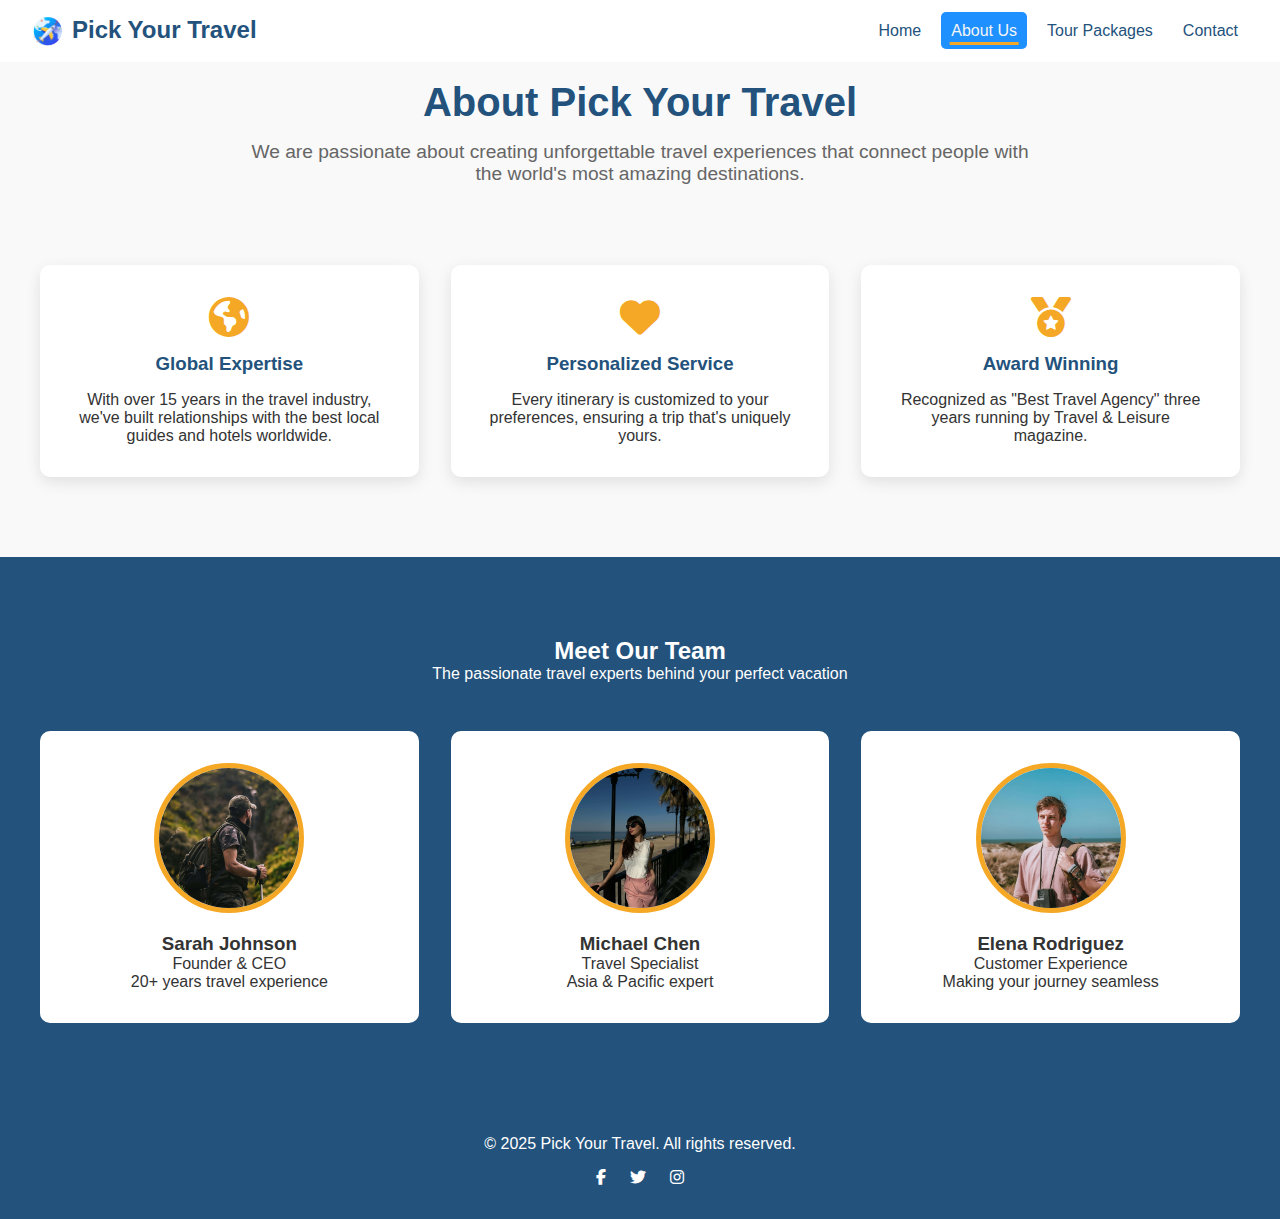
==== about.html @ ba32c4bd "create about.html and about.css, added navbar functio" ====
<!DOCTYPE html>
<html lang="en">
<head>
    <meta charset="UTF-8">
    <meta name="viewport" content="width=device-width, initial-scale=1.0">
    <title>About Us - Pick Your Travel</title>
    <link rel="stylesheet" href="https://cdnjs.cloudflare.com/ajax/libs/font-awesome/6.5.0/css/all.min.css">
    <link rel="stylesheet" href="css/styles.css">
    <link rel="stylesheet" href="css/about.css">
</head>
<body>
    <header>
        <div class="logo-container">
            <img src="images/airplane.png" alt="Logo" class="logo">
            <h1 class="logo-text">Pick Your Travel</h1>
        </div>
        <nav>
            <ul>
                <li><a href="index.html">Home</a></li>
                <li><a href="about.html" class="active">About Us</a></li>
                <li><a href="#services">Tour Packages</a></li>
                <li><a href="#contact">Contact</a></li>
            </ul>
        </nav>
    </header>

    <section class="about-section">
        <div class="about-content">
            <div class="about-header">
                <h2>About Pick Your Travel</h2>
                <p>We are passionate about creating unforgettable travel experiences that connect people with the world's most amazing destinations.</p>
            </div>
            
            <div class="about-features">
                <div class="feature-card">
                    <i class="fas fa-globe-americas"></i>
                    <h3>Global Expertise</h3>
                    <p>With over 15 years in the travel industry, we've built relationships with the best local guides and hotels worldwide.</p>
                </div>
                
                <div class="feature-card">
                    <i class="fas fa-heart"></i>
                    <h3>Personalized Service</h3>
                    <p>Every itinerary is customized to your preferences, ensuring a trip that's uniquely yours.</p>
                </div>
                
                <div class="feature-card">
                    <i class="fas fa-medal"></i>
                    <h3>Award Winning</h3>
                    <p>Recognized as "Best Travel Agency" three years running by Travel & Leisure magazine.</p>
                </div>
            </div>
        </div>
    </section>
    
    <section class="team-section">
        <h2>Meet Our Team</h2>
        <p>The passionate travel experts behind your perfect vacation</p>
        
        <div class="team-members">
            <div class="team-member">
                <img src="images/traveller3.jpg" alt="Sarah Johnson">
                <h3>Sarah Johnson</h3>
                <p>Founder & CEO</p>
                <p>20+ years travel experience</p>
            </div>
            
            <div class="team-member">
                <img src="images/traveller2.jpg" alt="Michael Chen">
                <h3>Michael Chen</h3>
                <p>Travel Specialist</p>
                <p>Asia & Pacific expert</p>
            </div>
            
            <div class="team-member">
                <img src="images/traveller1.jpg" alt="Elena Rodriguez">
                <h3>Elena Rodriguez</h3>
                <p>Customer Experience</p>
                <p>Making your journey seamless</p>
            </div>
        </div>
    </section>

    <footer style="background-color: #23527C; color: white; padding: 2rem; text-align: center;">
        <p>&copy; 2025 Pick Your Travel. All rights reserved.</p>
        <div style="margin-top: 1rem;">
            <a href="#" style="color: white; margin: 0 10px;"><i class="fab fa-facebook-f"></i></a>
            <a href="#" style="color: white; margin: 0 10px;"><i class="fab fa-twitter"></i></a>
            <a href="#" style="color: white; margin: 0 10px;"><i class="fab fa-instagram"></i></a>
        </div>
    </footer>
</body>
</html>
---- css/styles.css ----
*{
    margin: 0;
    padding: 0;
    box-sizing: border-box;
}
body{
    font-family: 'Segoe UI', Tahoma, Geneva, Verdana, sans-serif;
    color: white;
}
header{
    display: flex;
    justify-content: space-between;
    align-items: center;
    width: 100%;
    padding: 1rem 2rem;
    background-color: #fff;
    color: black;
    position: absolute;
    z-index: 10;
}

.logo-container{
    display: flex;
    align-self: center;
    justify-content: center;
    gap: 5px;
}
.logo-container img{
    width: 30px;
    height: 30px;
    display: flex;
    align-self: center;
    align-items: center;
    justify-content: center;
    border-radius: 50%;
    margin-right: 5px;
    

}
.logo-container h1{
    font-size: 24px;
    font-weight: bold;
    color: #23527C;
}
nav ul{
    list-style: none;
    display: flex;
    gap: 10px;
}

nav a{
    text-decoration: none;
    color: #23527C;
    font-weight: normal;
    transition: color 0.3s;
    padding: 10px;
    border-radius: 5px;
    font-size: 16px;
    transition: background-color 0.3s;
}
nav a:hover{
    color: #f5f5f5;
    background-color: #1E90FF;
}

/* Add to your existing styles.css */
nav ul li {
    position: relative;
}

nav ul li a.active {
    color: #f5f5f5;
    background-color: #1E90FF;
}

nav ul li a.active::after {
    content: '';
    position: absolute;
    bottom: -5px;
    left: 50%;
    transform: translateX(-50%);
    width: 80%;
    height: 3px;
    background-color: #f4a825;
}

.section-main{
    position: relative;
    height: 100vh;
    background: url('../images/bg.jpg') no-repeat center center/cover;
}
.section-content{
    position: relative;
    padding: 20px;
    text-align: center;
    top: 35%;
}
.section-content h2{
    font-size: 3.2rem;
    margin-bottom: 1.5rem;
}
.section-content p{
    font-size: 1.5rem;
    margin-bottom: 2rem;
}
.explore-btn{
    background-color: #f4a825;
    color: white;
    padding: 0.5rem 1rem;
    border-radius: 5px;
    font-size: 18px;
    text-decoration: none;
    transition: background-color 0.3s;
}

.enquiry-form{
    display: flex;
    flex-direction: row;
    align-items: center;
    justify-content: center;
    position: absolute;
    bottom: 30px;
    left: 50%;
    transform: translateX(-50%);
    width: 80%;
    max-width: 1000px;
    padding: 20px;
    background-color: white;
    border-radius: 10px;
    gap: 1rem;
    padding: 2rem;
    z-index: 2;
    margin-bottom: 10px;
   
}

.input-container{
    display: flex;
    align-items: center;
    justify-content: center;
    text-align: center;
    border: 1px solid #ccc;
    padding: 0.5rem 1rem;
   
    background-color: white;
    color: black;
}
.input-container i{
    margin-right: 0.5rem;
}
.input-container input,textarea{
    border: none;
    outline: none;
    width: 100%;
    font-size: 16px;
    color: black;
    text-align: center;
    align-items: center;
    justify-self: center;
    justify-content: center;
}


.submit-btn{
    background-color: #f4a825;
    border: none;
    padding: 0.5rem;
    color: black;
    width: 30%;
    height: 50px;
    max-width: 400px;
    font-weight: bold;
    border-radius: 5px;
    -webkit-border-radius: 5px;
    -moz-border-radius: 5px;
    -ms-border-radius: 5px;
    -o-border-radius: 5px;
}
---- css/about.css ----
.about-section {
    padding: 5rem 2rem;
    background-color: #f9f9f9;
    color: #333;
}

.about-content {
    max-width: 1200px;
    margin: 0 auto;
    display: flex;
    flex-direction: column;
    gap: 3rem;
}

.about-header {
    text-align: center;
    margin-bottom: 2rem;
}

.about-header h2 {
    font-size: 2.5rem;
    color: #23527C;
    margin-bottom: 1rem;
}

.about-header p {
    font-size: 1.2rem;
    color: #666;
    max-width: 800px;
    margin: 0 auto;
}

.about-features {
    display: grid;
    grid-template-columns: repeat(auto-fit, minmax(300px, 1fr));
    gap: 2rem;
}

.feature-card {
    background: white;
    padding: 2rem;
    border-radius: 10px;
    box-shadow: 0 5px 15px rgba(0,0,0,0.1);
    text-align: center;
}

.feature-card i {
    font-size: 2.5rem;
    color: #f4a825;
    margin-bottom: 1rem;
}

.feature-card h3 {
    color: #23527C;
    margin-bottom: 1rem;
}

.team-section {
    background-color: #23527C;
    color: white;
    padding: 5rem 2rem;
    text-align: center;
}

.team-members {
    display: grid;
    grid-template-columns: repeat(auto-fit, minmax(250px, 1fr));
    gap: 2rem;
    max-width: 1200px;
    margin: 3rem auto 0;
}

.team-member {
    background: white;
    padding: 2rem;
    border-radius: 10px;
    color: #333;
}

.team-member img {
    width: 150px;
    height: 150px;
    border-radius: 50%;
    object-fit: cover;
    margin-bottom: 1rem;
    border: 5px solid #f4a825;
}
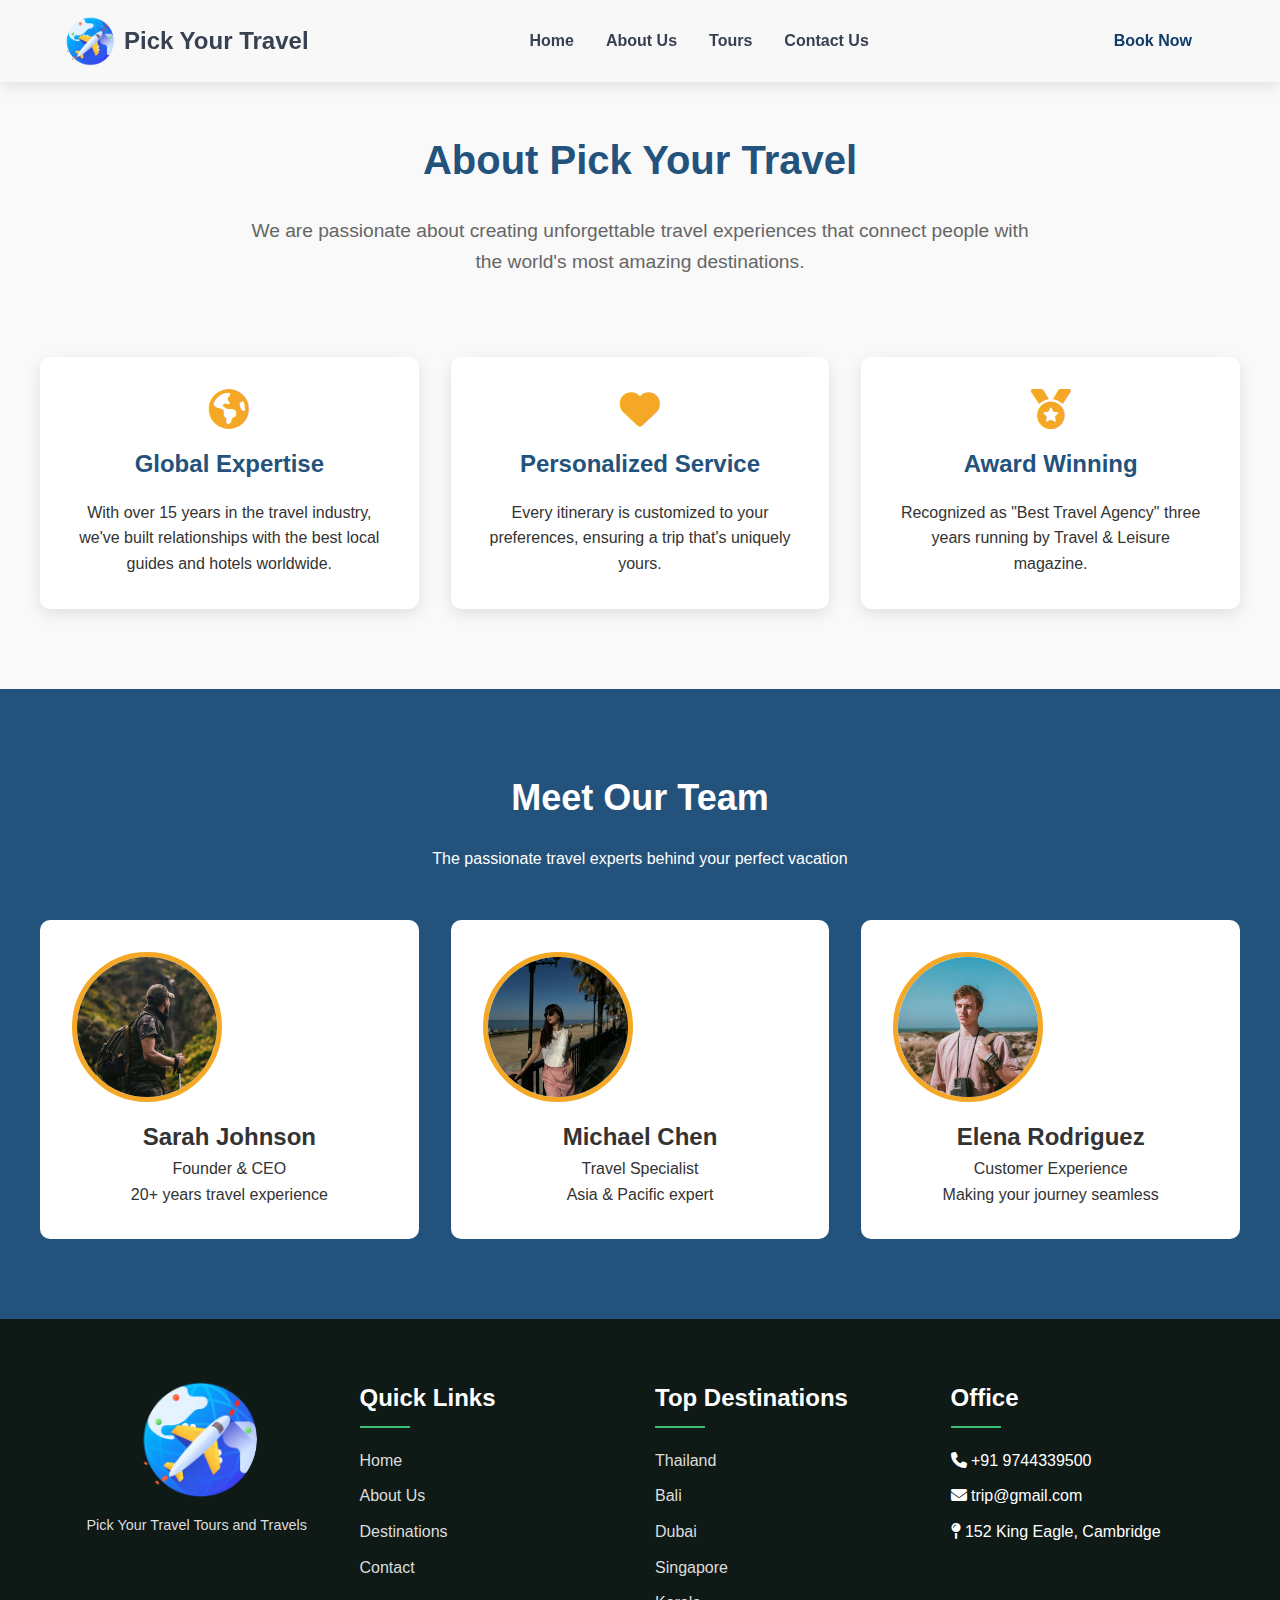
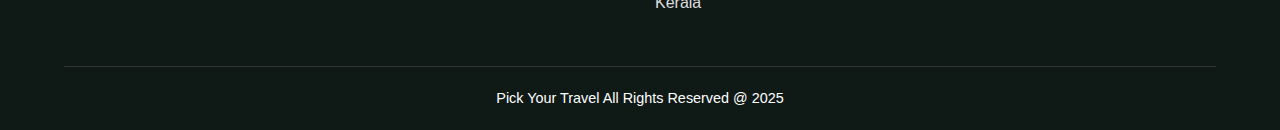
==== commit aa46a4c5: "home screen" ====
--- a/about.html
+++ b/about.html
@@ -6,23 +6,26 @@
     <title>About Us - Pick Your Travel</title>
     <link rel="stylesheet" href="https://cdnjs.cloudflare.com/ajax/libs/font-awesome/6.5.0/css/all.min.css">
     <link rel="stylesheet" href="css/styles.css">
-    <link rel="stylesheet" href="css/about.css">
 </head>
 <body>
     <header>
-        <div class="logo-container">
-            <img src="images/airplane.png" alt="Logo" class="logo">
-            <h1 class="logo-text">Pick Your Travel</h1>
+        <div class="logo">
+          <img src="images/airplane.png" alt="Pick Your Travel Logo">
+          <span class="logo-text">Pick Your Travel</span>
         </div>
         <nav>
-            <ul>
-                <li><a href="index.html">Home</a></li>
-                <li><a href="about.html" class="active">About Us</a></li>
-                <li><a href="#services">Tour Packages</a></li>
-                <li><a href="#contact">Contact</a></li>
-            </ul>
+          <ul class="nav-links">
+            <li><a href="index.html" class="nav-item">Home</a></li>
+            <li><a href="about.html" class="nav-item">About Us</a></li>
+            <li><a href="#" class="nav-item">Tours</a></li>
+            <li><a href="#" class="nav-item">Contact Us</a></li>
+          </ul>
         </nav>
-    </header>
+        <a href="#" class="book-btn">Book Now</a>
+        <div class="menu-toggle">
+          <i class="fas fa-bars"></i>
+        </div>
+      </header>
 
     <section class="about-section">
         <div class="about-content">
@@ -81,13 +84,56 @@
         </div>
     </section>
 
-    <footer style="background-color: #23527C; color: white; padding: 2rem; text-align: center;">
-        <p>&copy; 2025 Pick Your Travel. All rights reserved.</p>
-        <div style="margin-top: 1rem;">
-            <a href="#" style="color: white; margin: 0 10px;"><i class="fab fa-facebook-f"></i></a>
-            <a href="#" style="color: white; margin: 0 10px;"><i class="fab fa-twitter"></i></a>
-            <a href="#" style="color: white; margin: 0 10px;"><i class="fab fa-instagram"></i></a>
+    <footer class="footer">
+        <div class="footer-container">
+          <div class="footer-top">
+           
+      
+            <div class="footer-columns">
+              <div class="footer-logo">
+                <img src="images/airplane.png" alt="Pick Your Travel Logo" />
+                <p class="brand-text">Pick Your Travel Tours and Travels</p>
+              </div>
+              <div class="footer-column">
+                <h3>Quick Links</h3>
+                <ul>
+                  <li><a href="index.html">Home</a></li>
+                  <li><a href="about.html">About Us</a></li>
+                  <li><a href="#">Destinations</a></li>
+                  <li><a href="#">Contact</a></li>
+                </ul>
+              </div>
+      
+              <div class="footer-column">
+                <h3>Top Destinations</h3>
+                <ul>
+                  <li><a href="#">Thailand</a></li>
+                  <li><a href="#">Bali</a></li>
+                  <li><a href="#">Dubai</a></li>
+                  <li><a href="#">Singapore</a></li>
+                  <li><a href="#">Kerala</a></li>
+                </ul>
+              </div>
+      
+              <div class="footer-column">
+                <h3>Office</h3>
+                <ul>
+                  <li><i class="fa-solid fa-phone"></i> +91 9744339500</li>
+                  <li><i class="fa-solid fa-envelope"></i> trip@gmail.com</li>
+                  <li><i class="fa-solid fa-map-pin"></i> 152 King Eagle, Cambridge</li>
+                </ul>
+              </div>
+            </div>
+          </div>
+        
+          <div class="footer-bottom">
+        
+            <div class="footer-info">
+              <p>Pick Your Travel All Rights Reserved @ 2025</p>
+            </div>
+          </div>
         </div>
-    </footer>
+      </footer>
+      <script src="script/scripts.js"></script>
 </body>
 </html>--- a/css/styles.css
+++ b/css/styles.css
@@ -1,178 +1,1075 @@
-*{
+:root {
+    --primary: #f4a825;
+    --secondary: #0f3c69;
+    --dark: #111827;
+    --light: #f8f8f8;
+    --text-dark: #374151;
+    --text-light: #ffffff;
+    --accent: #3dbd77;
+    --shadow: 0 4px 15px rgba(0, 0, 0, 0.1);
+    
+    --font-size-base: clamp(1rem, 0.55rem + 0.25vw, 1.2rem);
+    --h1-size: clamp(2rem, 1.5rem + 2.5vw, 3.5rem);
+    --h2-size: clamp(1.5rem, 1.25rem + 1.25vw, 2.5rem);
+    --h3-size: clamp(1.2rem, 1.1rem + 0.5vw, 1.8rem);
+    --h4-size: clamp(0.9rem, 0.8rem + 0.5vw, 1.3rem);
+  }
+  
+  * {
     margin: 0;
     padding: 0;
     box-sizing: border-box;
-}
-body{
-    font-family: 'Segoe UI', Tahoma, Geneva, Verdana, sans-serif;
-    color: white;
-}
-header{
+  }
+  
+  body, html {
+    font-family: 'Segoe UI', sans-serif;
+    color: var(--text-dark);
+    line-height: 1.6;
+    font-size: var(--font-size-base);
+    scroll-behavior: smooth;
+    overflow-x: hidden;
+  }
+  
+  h1 {
+    font-size: var(--h1-size);
+    font-weight: 700;
+    line-height: 1.2;
+  }
+  
+  h2 {
+    font-size: var(--h2-size);
+    font-weight: 700;
+    margin-bottom: 20px;
+  }
+  
+  h3 {
+    font-size: var(--h3-size);
+    font-weight: 600;
+  }
+  
+  h4 {
+    font-size: var(--h4-size);
+    font-weight: 600;
+  }
+  
+  a {
+    text-decoration: none;
+    color: inherit;
+    transition: color 0.3s ease;
+  }
+  
+  ul {
+    list-style: none;
+  }
+  
+  img {
+    max-width: 100%;
+    height: auto;
+    display: block;
+  }
+  
+  .section-title {
+    text-align: center;
+    margin-bottom: 40px;
+  }
+  
+  .section-title h4 {
+    color: var(--primary);
+    letter-spacing: 2px;
+    text-transform: uppercase;
+    margin-bottom: 10px;
+  }
+  header {
     display: flex;
     justify-content: space-between;
     align-items: center;
+    padding: 1rem 5%;
+    background: var(--light);
+    color: var(--text-dark);
+    position: fixed;
     width: 100%;
-    padding: 1rem 2rem;
-    background-color: #fff;
-    color: black;
+    z-index: 100;
+    box-shadow: var(--shadow);
+  }
+  
+  .logo {
+    display: flex;
+    align-items: center;
+    gap: 10px;
+  }
+  
+  .logo img {
+    height: 50px;
+    width: 50px;
+    border-radius: 50%;
+    transition: transform 0.3s ease;
+  }
+  
+  .logo:hover img {
+    transform: rotate(10deg);
+  }
+  
+  .logo-text {
+    font-weight: 700;
+    font-size: 1.5rem;
+    color: var(--text-dark);
+  }
+  
+  .nav-links {
+    display: flex;
+    gap: 2rem;
+  }
+  
+  .nav-item {
+    font-weight: 500;
+    padding: 1.2rem 0;
+    font-weight: 900;
+    position: relative;
+    color: var(--text-dark);
+  }
+  
+  .nav-item::after {
+    content: '';
     position: absolute;
-    z-index: 10;
-}
-
-.logo-container{
-    display: flex;
-    align-self: center;
-    justify-content: center;
-    gap: 5px;
-}
-.logo-container img{
-    width: 30px;
-    height: 30px;
-    display: flex;
-    align-self: center;
+    width: 0;
+    height: 2px;
+    bottom: 0;
+    left: 0;
+    background-color: var(--primary);
+    transition: width 0.3s ease;
+  }
+  .nav-item:hover {
+    color: var(--primary);
+  }
+  
+  .nav-item:hover::after {
+    width: 100%;
+  }
+  
+  .book-btn {
+    
+    color: var(--secondary);
+    font-weight: bold;
+    padding: 0.7rem 1.5rem;
+    border-radius: 4px;
+    transition: all 0.3s ease;
+    -webkit-transition: all 0.3s ease;
+    -moz-transition: all 0.3s ease;
+    -ms-transition: all 0.3s ease;
+    -o-transition: all 0.3s ease;
+  }
+  
+  .book-btn:hover {
+    background-color: var(--primary);
+    transform: translateY(-3px);
+  }
+  
+  .menu-toggle {
+    display: none;
+    font-size: 1.5rem;
+    cursor: pointer;
+  }
+  
+  .hero {
+    position: relative;
+    height: 100vh;
+    min-height: 600px;
+    background: url('../images/bg.jpg') no-repeat center center/cover;
+    color: var(--light);
+    display: flex;
     align-items: center;
     justify-content: center;
-    border-radius: 50%;
-    margin-right: 5px;
-    
-
-}
-.logo-container h1{
-    font-size: 24px;
+    padding-top: 80px;
+  }
+  
+  .overlay {
+    position: absolute;
+    top: 0;
+    left: 0;
+    width: 100%;
+    height: 100%;
+    background: rgba(0, 0, 0, 0.5);
+    color: white;
+  }
+  
+  
+  .hero-content {
+    position: relative;
+    z-index: 2;
+    text-align: center;
+    padding: 0 5%;
+    max-width: 800px;
+  }
+  
+  .subtitle {
+    color: var(--primary);
+    letter-spacing: 2px;
+    font-size: 1.1rem;
+    margin-bottom: 1rem;
+  }
+  
+  .cta-btn {
+    display: inline-block;
+    background-color: var(--primary);
+    padding: 0.8rem 1.8rem;
+    border-radius: 5px;
+    border-color: #e09417;
+    color: var(--light);
     font-weight: bold;
-    color: #23527C;
-}
-nav ul{
-    list-style: none;
-    display: flex;
-    gap: 10px;
-}
-
-nav a{
-    text-decoration: none;
-    color: #23527C;
-    font-weight: normal;
-    transition: color 0.3s;
-    padding: 10px;
+    font-size: 1.2rem;
+    text-transform: uppercase;
+    letter-spacing: 1px;
+    margin-top: 1.5rem;
+    transition: all 0.3s ease;
+  }
+  
+  .cta-btn:hover {
+    background-color: var(--primary);
+    transform: translateY(-5px);
+    box-shadow: 0 5px 15px rgba(0, 0, 0, 0.2);
+  }
+  
+  .pulse-btn {
+    animation: pulse 2s infinite;
+  }
+  
+  @keyframes pulse {
+    0% {
+      box-shadow: 0 0 0 0 rgba(244, 168, 37, 0.7);
+    }
+    70% {
+      box-shadow: 0 0 0 10px rgba(244, 168, 37, 0);
+    }
+    100% {
+      box-shadow: 0 0 0 0 rgba(244, 168, 37, 0);
+    }
+  }
+  
+  .enquiry-form {
+      position: absolute;
+      bottom: 0;
+      left: 50%;
+      display: flex;
+      padding: 20px;
+      border-radius: 8px;
+      gap: 1.5rem;
+      width: 90%;
+      max-width: 1000px;
+      z-index: 10;
+      box-shadow: var(--shadow);
+      flex-wrap: wrap;
+      transform: translateX(-50%);
+      padding: 20px;
+      background-color: var(--light);
+      border-radius: 10px;
+      margin-bottom: 10px;
+      -webkit-transform: translateX(-50%);
+      -moz-transform: translateX(-50%);
+      -ms-transform: translateX(-50%);
+      -o-transform: translateX(-50%);
+  }
+  
+  .input-group {
+    display: flex;
+    align-items: center;
+    border: 1px solid #ddd;
+    padding: 0.7rem 1rem;
+    border-radius: 4px;
+    color: var(--dark);
+    background: #fff;
+    flex: 1;
+    min-width: 200px;
+  }
+  
+  .input-group i {
+    margin-right: 0.7rem;
+    color: var(--dark);
+    
+  }
+  
+  .input-group input {
+    border: none;
+    background: none;
+    outline: none;
+    color: var(--dark);
+    width: 100%;
+    font-size: 1rem;
+  }
+  
+  .enquire-btn {
+    background-color: var(--primary);
+    border: none;
+    padding: 0.7rem 1.5rem;
+    color: var(--light);
+    font-weight: 600;
+    border-radius: 4px;
+    cursor: pointer;
+    transition: all 0.3s ease;
+    flex: 1;
+    min-width: 150px;
+    text-transform: uppercase;
+    letter-spacing: 1px;
+  }
+  
+  .enquire-btn:hover {
+    background-color: var(--primary);
+    transform: translateY(-3px);
+  }
+  
+  /* 
+  --------------------------------
+  Packages Section
+  --------------------------------
+  */
+  .packages {
+    padding: 120px 5% 60px;
+    background-color: var(--light);
+  }
+  
+  .package-container {
+    display: flex;
+    justify-content: center;
+    gap: 30px;
+    flex-wrap: wrap;
+  }
+  
+  .package-card {
+    position: relative;
+    width: 320px;
+    border-radius: 12px;
+    overflow: hidden;
+    box-shadow: var(--shadow);
+    transition: transform 0.4s ease, box-shadow 0.4s ease;
+  }
+  
+  .package-card:hover {
+    transform: translateY(-10px);
+    box-shadow: 0 15px 25px rgba(0, 0, 0, 0.2);
+  }
+  
+  .package-card img {
+    width: 100%;
+    height: 230px;
+    object-fit: cover;
+  }
+  
+  .badge {
+    position: absolute;
+    top: 10px;
+    left: 10px;
+    background: var(--primary);
+    color: var(--light);
+    padding: 5px 10px;
+    font-size: 0.8rem;
+    font-weight: 600;
     border-radius: 5px;
+    z-index: 2;
+  }
+  
+  .package-details {
+    padding: 15px;
+    background: linear-gradient(to top, rgba(0,0,0,0.8), rgba(0,0,0,0));
+    position: absolute;
+    bottom: 0;
+    width: 100%;
+    color: white;
+  }
+  
+  .rating {
+    display: flex;
+    align-items: center;
+    gap: 8px;
+    font-size: 18px;
+    color: gold;
+    margin-bottom: 5px;
+  }
+  .rating .fa-star {
+    color: gold;
     font-size: 16px;
-    transition: background-color 0.3s;
-}
-nav a:hover{
-    color: #f5f5f5;
-    background-color: #1E90FF;
-}
-
-/* Add to your existing styles.css */
-nav ul li {
+  }
+  
+  .rating span {
+    color: #fff;
+    font-size: 14px;
+    margin-left: 5px;
+  }
+  
+  
+  .home-about-section {
+    padding: 60px 5%;
+    background: var(--light);
+  }
+  
+  .banner {
     position: relative;
-}
-
-nav ul li a.active {
-    color: #f5f5f5;
-    background-color: #1E90FF;
-}
-
-nav ul li a.active::after {
+    text-align: center;
+    margin-bottom: 50px;
+  }
+  
+  .banner img {
+    width: 100%;
+    height: 300px;
+    border-radius: 12px;
+    object-fit: cover;
+  }
+  
+  .festival-promo {
+    position: absolute;
+    right: 5%;
+    top: 50%;
+    transform: translateY(-50%);
+    background: whitesmoke;
+    color:black;
+    padding: 20px;
+    border-radius: 10px;
+    box-shadow: 0 4px 10px rgba(0, 0, 0, 0.3);
+    max-width: 300px;
+    text-align: left;
+  }
+  
+  .animated-element {
+    animation: float 3s ease-in-out infinite;
+  }
+  
+  @keyframes float {
+    0% {
+      transform: translateY(-50%);
+    }
+    50% {
+      transform: translateY(-55%);
+    }
+    100% {
+      transform: translateY(-50%);
+    }
+  }
+  
+  .festival-promo h3 {
+    margin-bottom: 10px;
+    line-height: 1.4;
+  }
+  
+  .about-grid {
+    display: flex;
+    flex-wrap: wrap;
+    gap: 40px;
+    justify-content: space-between;
+  }
+  
+  .about-text {
+    flex: 1 1 55%;
+    min-width: 300px;
+  }
+  .about-text h2 {
+    margin-bottom: 20px;
+    font-size: var(--h1-size);
+  }
+  
+  .about-text p {
+    margin-bottom: 20px;
+  }
+  
+  .explore-btn {
+    display: inline-block;
+    background-color: var(--primary);
+    color: black;
+    padding: 0.8rem 1.5rem;
+    border-radius: 4px;
+    font-weight: 600;
+    margin-top: 10px;
+    transition: all 0.3s ease;
+  }
+  
+  .explore-btn:hover {
+    background-color: var(--primary);
+    transform: translateY(-3px);
+  }
+  
+  .about-images {
+    flex: 1 1 35%;
+    min-width: 300px;
+    display: flex;
+    flex-direction: column;
+    gap: 20px;
+  }
+  
+  .about-images img {
+    border-radius: 10px;
+    box-shadow: var(--shadow);
+    transition: transform 0.3s ease;
+  }
+  
+  .about-images img:hover {
+    transform: scale(1.05);
+  }
+  
+  .destination-section {
+    padding: 60px 5%;
+    text-align: center;
+    background: #fff;
+    color:white;
+  }
+  
+  .section-header h4 {
+    color: var(--primary);
+    letter-spacing: 1px;
+    text-transform: uppercase;
+   
+  }
+  .section-header h2 {
+    color: var(--text-dark);
+    letter-spacing: 1px;
+    text-transform: uppercase;
+   
+  }
+  
+  .icon-divider {
+     
+    font-size: 2.5rem;
+    color: #0f1a17;
+    margin: 10px 0 40px;
+  }
+  
+  .destination-grid {
+    display: grid;
+    grid-template-columns: repeat(auto-fill, minmax(220px, 1fr));
+    gap: 30px;
+  }
+  
+  .destination-card {
+    position: relative;
+    border-radius: 12px;
+    overflow: hidden;
+    box-shadow: var(--shadow);
+    transition: transform 0.4s ease;
+    height: 300px;
+  }
+  
+  .destination-card:hover {
+    transform: translateY(-10px);
+  }
+  
+  .destination-card img {
+    width: 100%;
+    height: 100%;
+    object-fit: cover;
+    transition: transform 0.5s ease;
+  }
+  
+  .destination-card:hover img {
+    transform: scale(1.1);
+  }
+  
+  .destination-card h3 {
+    position: absolute;
+    bottom: 20px;
+    left: 0;
+    right: 0;
+    color: var(--text-light);
+    text-shadow: 0 2px 4px rgba(0,0,0,0.6);
+    z-index: 2;
+  }
+  
+  .destination-card::after {
     content: '';
     position: absolute;
-    bottom: -5px;
-    left: 50%;
-    transform: translateX(-50%);
-    width: 80%;
-    height: 3px;
-    background-color: #f4a825;
-}
-
-.section-main{
-    position: relative;
-    height: 100vh;
-    background: url('../images/bg.jpg') no-repeat center center/cover;
-}
-.section-content{
-    position: relative;
-    padding: 20px;
-    text-align: center;
-    top: 35%;
-}
-.section-content h2{
-    font-size: 3.2rem;
-    margin-bottom: 1.5rem;
-}
-.section-content p{
-    font-size: 1.5rem;
-    margin-bottom: 2rem;
-}
-.explore-btn{
-    background-color: #f4a825;
-    color: white;
-    padding: 0.5rem 1rem;
-    border-radius: 5px;
-    font-size: 18px;
-    text-decoration: none;
-    transition: background-color 0.3s;
-}
-
-.enquiry-form{
-    display: flex;
-    flex-direction: row;
+    bottom: 0;
+    left: 0;
+    width: 100%;
+    height: 50%;
+    background: linear-gradient(to top, rgba(0,0,0,0.7), transparent);
+  }
+  
+  .testimonials {
+    padding: 60px 5%;
+    background-color: var(--light);
+  }
+  
+  .testimonial-container {
+    display: flex;
+    flex-wrap: wrap;
+    gap: 30px;
+    justify-content: center;
+  }
+  
+  .testimonial-card {
+    display: flex;
+    gap: 20px;
+    background: #fff;
+    padding: 25px;
+    border-radius: 10px;
+    box-shadow: var(--shadow);
+    max-width: 500px;
+    flex: 1 1 300px;
+    transition: transform 0.3s ease;
+  }
+  
+  .testimonial-card:hover {
+    transform: translateY(-5px);
+  }
+  
+  .testimonial-img i {
+    width: 50px;
+    height: 50px;
+    background-color: rgb(224, 224, 224);
+    color: var(--secondary);
+    border-radius: 50%;
+    display: flex;
     align-items: center;
     justify-content: center;
+  }
+  
+    
+    
+  
+  .testimonial-content p {
+    font-style: italic;
+    margin-bottom: 15px;
+  }
+  
+  .testimonial-content h4 {
+    color: var(--secondary);
+    margin-bottom: 5px;
+  }
+  
+  .testimonial-content span {
+    font-size: 0.9rem;
+    color: #666;
+  }
+
+  .about-section {
+    padding: 5rem 2rem;
+    background-color: #f9f9f9;
+    color: #333;
+}
+
+.about-content {
+    max-width: 1200px;
+    margin: 0 auto;
+    display: flex;
+    flex-direction: column;
+    gap: 3rem;
+}
+
+.about-header {
+    text-align: center;
+    margin-bottom: 2rem;
+}
+
+.about-header h2 {
+    font-size: 2.5rem;
+    color: #23527C;
+    margin: 3rem 0 1.5rem 0;
+}
+
+.about-header p {
+    font-size: 1.2rem;
+    color: #666;
+    max-width: 800px;
+    margin: 0 auto;
+}
+
+.about-features {
+    display: grid;
+    grid-template-columns: repeat(auto-fit, minmax(300px, 1fr));
+    gap: 2rem;
+}
+
+.feature-card {
+    background: white;
+    padding: 2rem;
+    border-radius: 10px;
+    box-shadow: 0 5px 15px rgba(0,0,0,0.1);
+    text-align: center;
+}
+
+.feature-card i {
+    font-size: 2.5rem;
+    color: #f4a825;
+    margin-bottom: 1rem;
+}
+
+.feature-card h3 {
+    color: #23527C;
+    margin-bottom: 1rem;
+}
+
+.team-section {
+    background-color: #23527C;
+    color: white;
+    padding: 5rem 2rem;
+    text-align: center;
+}
+
+.team-members {
+    display: grid;
+    grid-template-columns: repeat(auto-fit, minmax(250px, 1fr));
+    gap: 2rem;
+    max-width: 1200px;
+    margin: 3rem auto 0;
+}
+
+.team-member {
+    background: white;
+    padding: 2rem;
+    border-radius: 10px;
+    color: #333;
+}
+
+.team-member img {
+    width: 150px;
+    height: 150px;
+    border-radius: 50%;
+    object-fit: cover;
+    margin-bottom: 1rem;
+    border: 5px solid #f4a825;
+}
+
+  
+  .footer {
+    background: #0f1a17;
+    color: var(--text-light);
+    padding: 60px 0 20px;
+    color: white;
+  }
+  
+  .footer-container {
+    width: 90%;
+    max-width: 1200px;
+    margin: 0 auto;
+  }
+  
+  .footer-top {
+    display: flex;
+    flex-wrap: wrap;
+    justify-content: space-between;
+    gap: 40px;
+    margin-bottom: 40px;
+  }
+  
+  .footer-logo {
+    flex: 1 1 200px;
+    display: flex;
+    flex-direction: column;
+    align-items: center;
+    text-align: center;
+  }
+  
+  .footer-logo img {
+    width: 120px;
+    height: 120px;
+    border-radius: 50%;
+    margin-bottom: 15px;
+  }
+  
+  .brand-text {
+    font-size: 0.9rem;
+    color: #ddd;
+  }
+  
+  .footer-columns {
+    flex: 3;
+    display: flex;
+    flex-wrap: wrap;
+    justify-content: space-between;
+    gap: 30px;
+  }
+  
+  .footer-column {
+    flex: 1 1 200px;
+  }
+  
+  .footer-column h3 {
+    margin-bottom: 20px;
+    position: relative;
+    padding-bottom: 10px;
+    display: inline-block;
+  }
+  
+  .footer-column h3::after {
+    content: '';
     position: absolute;
-    bottom: 30px;
-    left: 50%;
-    transform: translateX(-50%);
-    width: 80%;
-    max-width: 1000px;
-    padding: 20px;
-    background-color: white;
-    border-radius: 10px;
-    gap: 1rem;
-    padding: 2rem;
-    z-index: 2;
+    bottom: 0;
+    left: 0;
+    width: 50px;
+    height: 2px;
+    background: var(--accent);
+  }
+  
+  .footer-column ul li {
     margin-bottom: 10px;
+  }
+  
+  .footer-column a {
+    color: #ddd;
+    transition: color 0.3s ease;
+  }
+  
+  .footer-column a:hover {
+    color: var(--accent);
+  }
+  
+  .footer-bottom {
+    border-top: 1px solid #333;
+    padding-top: 20px;
+    display: flex;
+    flex-direction: column;
+    align-items:center;
+    gap: 15px;
+  }
+  
+  .socials span {
+    margin-right: 15px;
+  }
+  
+  .socials a {
+    color: var(--text-light);
+    margin: 0 10px;
+    font-size: 1.2rem;
+    transition: all 0.3s ease;
+  }
+  
+  .socials a:hover {
+    color: var(--accent);
+    transform: translateY(-3px);
+  }
+  
+  .footer-info {
+    text-align: center;
+    font-size: 0.9rem;
+  }
+
+  
+  
+  
+  @media (max-width: 992px) {
+    header {
+      padding: 0.8rem 4%;
+    }
+    
+    .nav-links {
+      gap: 1.5rem;
+    }
+    
+    .hero h1 {
+      font-size: clamp(1.8rem, 1.5rem + 1.5vw, 3rem);
+    }
+    
+    .festival-promo {
+      position: static;
+      transform: none;
+      margin: 20px auto 0;
+      max-width: 80%;
+    }
+    
+    .animated-element {
+      animation: none;
+    }
+    
+    .about-grid, .footer-top {
+      gap: 30px;
+    }
+    
+    .destination-grid {
+      grid-template-columns: repeat(auto-fill, minmax(200px, 1fr));
+    }
+  }
+  
+  @media (max-width: 768px) {
+    header {
+      justify-content: space-between;
+      padding: 1rem 5%;
+    }
+    
+    .logo-text {
+      font-size: 1rem;
+    }
+    
+    .enquiry-form {
+      position: static;
+      transform: none;
+      width: 100%;
+      margin: 20px 0 0 0;
+      order: 2; 
+    }
+    .nav-links {
+      position: fixed;
+      top: 70px;
+      left: -100%;
+      width: 100%;
+      height: calc(100vh - 70px);
+      background: rgba(255, 255, 255, 0.95);
+      color: white;
+      flex-direction: column;
+      align-items: center;
+      justify-content: center;
+      gap: 2rem;
+      transition: all 0.4s ease;
+      z-index: 99;
+    }
+    
+    .nav-links.active {
+      left: 0;
+    }
+    
+    .menu-toggle {
+      display: block;
+    }
+    
+    .book-btn {
+      display: none;
+    }
+    
+    .hero {
+      height: auto;
+      min-height: 100vh;
+      flex-direction: column;
+      padding-bottom: 40px; 
+    }
+    
+    .hero-content {
+      display: flex;
+      flex-direction: column;
+      padding: 100px 5% 20px; 
+    }
+    
+    
+    .cta-btn {
+      margin-bottom: 20px;
+    }
+    
    
-}
-
-.input-container{
-    display: flex;
-    align-items: center;
-    justify-content: center;
-    text-align: center;
-    border: 1px solid #ccc;
-    padding: 0.5rem 1rem;
-   
-    background-color: white;
-    color: black;
-}
-.input-container i{
-    margin-right: 0.5rem;
-}
-.input-container input,textarea{
-    border: none;
-    outline: none;
-    width: 100%;
-    font-size: 16px;
-    color: black;
-    text-align: center;
-    align-items: center;
-    justify-self: center;
-    justify-content: center;
-}
-
-
-.submit-btn{
-    background-color: #f4a825;
-    border: none;
-    padding: 0.5rem;
-    color: black;
-    width: 30%;
-    height: 50px;
-    max-width: 400px;
-    font-weight: bold;
-    border-radius: 5px;
-    -webkit-border-radius: 5px;
-    -moz-border-radius: 5px;
-    -ms-border-radius: 5px;
-    -o-border-radius: 5px;
-}+    .input-group {
+      width: 100%;
+    }
+    
+    .enquire-btn {
+      width: 100%;
+    }
+    
+    .package-card {
+      width: 100%;
+      max-width: 350px;
+    }
+    
+    .about-grid {
+      flex-direction: column;
+    }
+    
+    .about-images {
+      order: -1;
+      flex-direction: row;
+      flex-wrap: wrap;
+    }
+    
+    .about-images img {
+      flex: 1 1 45%;
+      min-width: 250px;
+    }
+    
+    .footer-columns {
+      flex-direction: column;
+      gap: 30px;
+    }
+    
+    .footer-column {
+      text-align: center;
+    }
+    
+    .footer-column h3 {
+      display: block;
+      text-align: center;
+    }
+    
+    .footer-column h3::after {
+      left: 50%;
+      transform: translateX(-50%);
+    }
+
+    .about-header h2 {
+        font-size: 2rem;
+        margin: 12.5rem 0 1.5rem 0;
+    }
+    .about-section {
+        background-color: #f2f1f1;
+    }
+    .about-content {
+        gap: 2rem;
+    }
+    .team-section {
+        padding: 4rem 2rem;
+    }
+    .team-section h2 {
+        margin-bottom: 1rem;
+    }
+  }
+  
+  
+  @media (max-width: 480px) {
+    header {
+      padding: 0.8rem 4%;
+    }
+    
+    .logo img {
+      height: 40px;
+      width: 40px;
+    }
+    
+    .hero {
+      height: 80vh;
+    }
+    
+    .subtitle {
+      font-size: 0.9rem;
+    }
+    
+    .cta-btn {
+      padding: 0.7rem 1.2rem;
+    }
+    
+    .section-title h1 {
+      font-size: var(--h1-size);
+    }
+    
+    .festival-promo {
+      max-width: 100%;
+      padding: 15px;
+    }
+    
+    .festival-promo h3 {
+      font-size: 1.2rem;
+    }
+    
+    .about-images img {
+      flex: 1 1 100%;
+    }
+    
+    .destination-grid {
+      grid-template-columns: 1fr;
+      gap: 20px;
+    }
+    
+    .testimonial-card {
+      flex-direction: column;
+      align-items: center;
+      text-align: center;
+    }
+    
+    .socials a {
+      margin: 0 5px;
+    }
+  
+    .hero {
+      height: auto;
+      min-height: 100vh;
+    }
+    
+    .hero-content {
+      padding-top: 80px;
+    }
+    
+    .enquiry-form {
+      padding: 15px;
+    }
+  }
+  
+  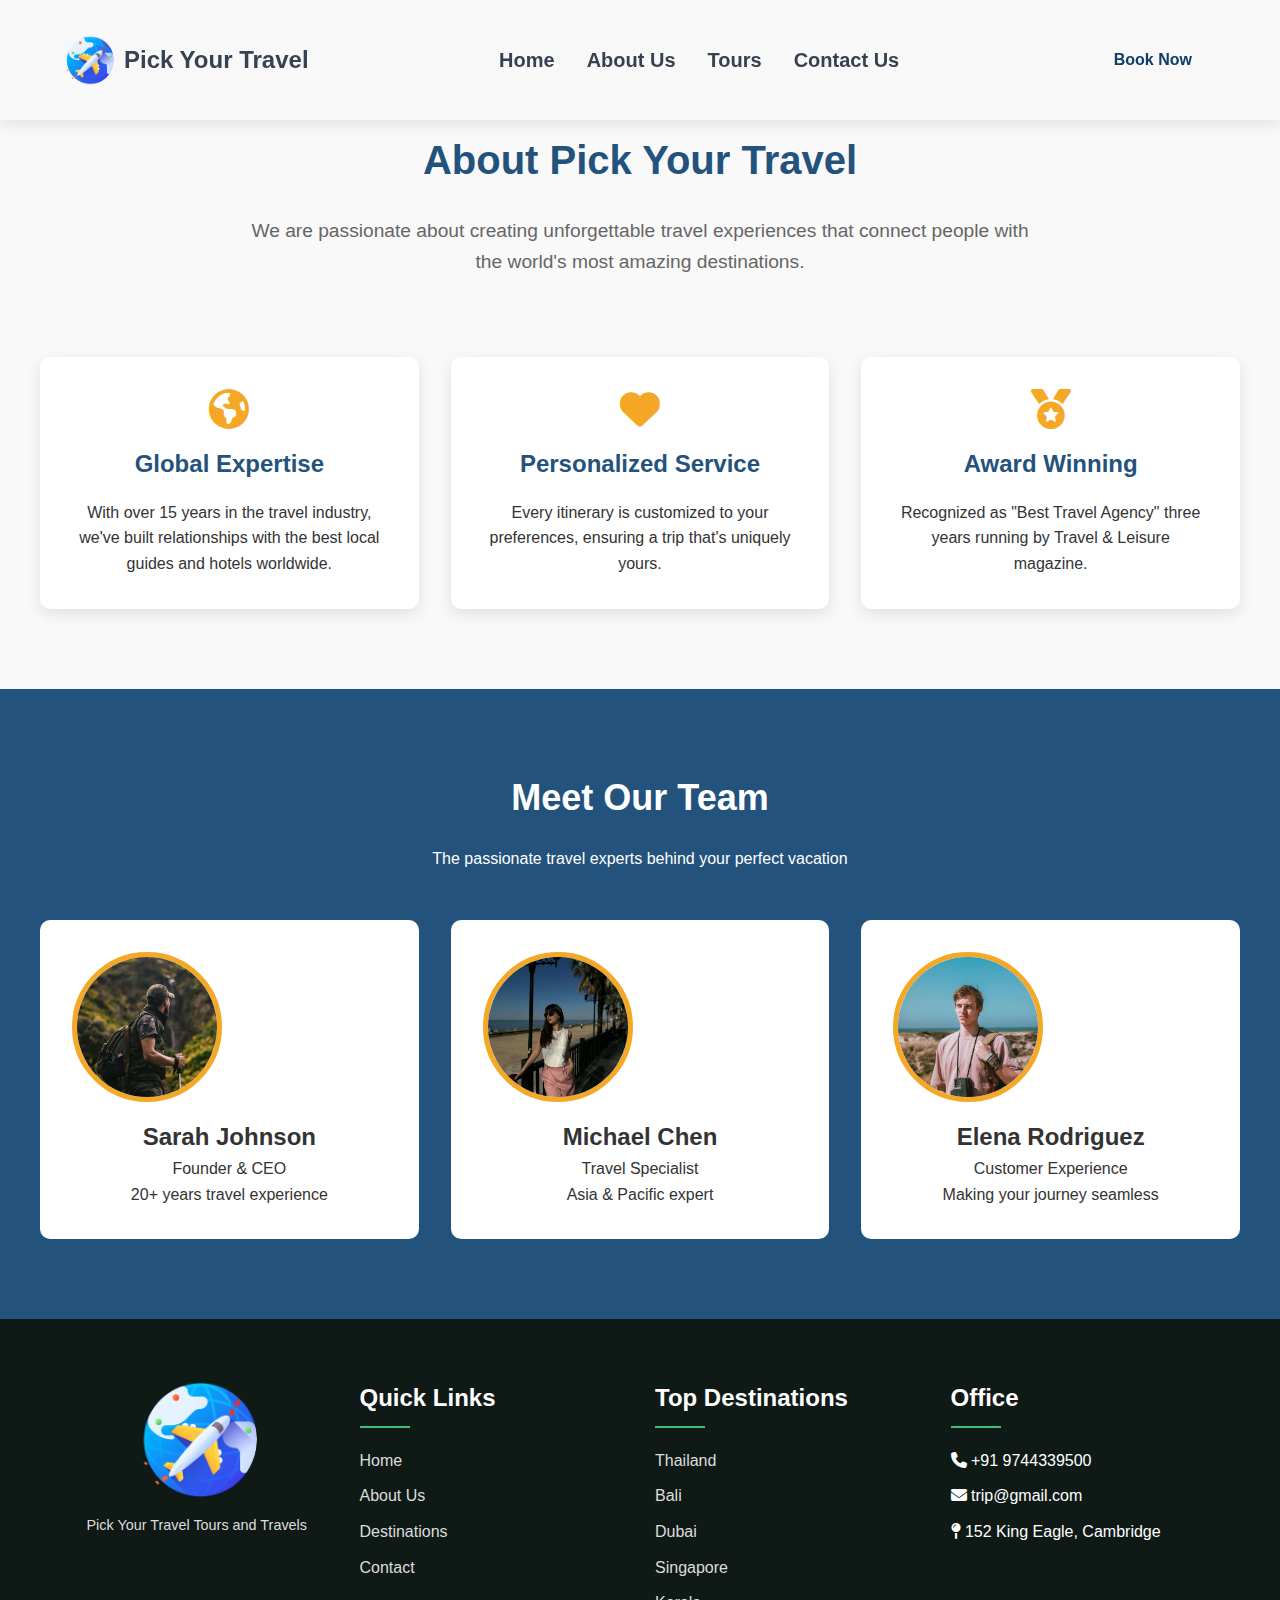
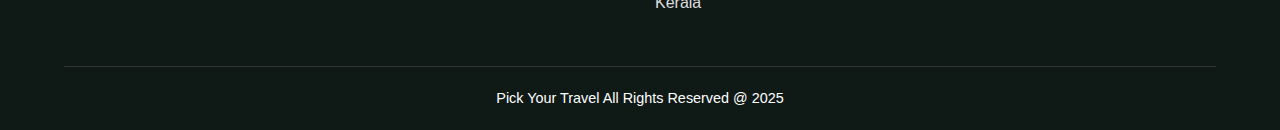
==== commit 04cdd841: "contact.html,styles added" ====
--- a/about.html
+++ b/about.html
@@ -18,7 +18,7 @@
             <li><a href="index.html" class="nav-item">Home</a></li>
             <li><a href="about.html" class="nav-item">About Us</a></li>
             <li><a href="#" class="nav-item">Tours</a></li>
-            <li><a href="#" class="nav-item">Contact Us</a></li>
+            <li><a href="contact.html" class="nav-item">Contact Us</a></li>
           </ul>
         </nav>
         <a href="#" class="book-btn">Book Now</a>
--- a/css/styles.css
+++ b/css/styles.css
@@ -1,1075 +1,1239 @@
 :root {
-    --primary: #f4a825;
-    --secondary: #0f3c69;
-    --dark: #111827;
-    --light: #f8f8f8;
-    --text-dark: #374151;
-    --text-light: #ffffff;
-    --accent: #3dbd77;
-    --shadow: 0 4px 15px rgba(0, 0, 0, 0.1);
-    
-    --font-size-base: clamp(1rem, 0.55rem + 0.25vw, 1.2rem);
-    --h1-size: clamp(2rem, 1.5rem + 2.5vw, 3.5rem);
-    --h2-size: clamp(1.5rem, 1.25rem + 1.25vw, 2.5rem);
-    --h3-size: clamp(1.2rem, 1.1rem + 0.5vw, 1.8rem);
-    --h4-size: clamp(0.9rem, 0.8rem + 0.5vw, 1.3rem);
-  }
-  
-  * {
-    margin: 0;
-    padding: 0;
-    box-sizing: border-box;
-  }
-  
-  body, html {
-    font-family: 'Segoe UI', sans-serif;
-    color: var(--text-dark);
-    line-height: 1.6;
-    font-size: var(--font-size-base);
-    scroll-behavior: smooth;
-    overflow-x: hidden;
-  }
-  
-  h1 {
-    font-size: var(--h1-size);
-    font-weight: 700;
-    line-height: 1.2;
-  }
-  
-  h2 {
-    font-size: var(--h2-size);
-    font-weight: 700;
-    margin-bottom: 20px;
-  }
-  
-  h3 {
-    font-size: var(--h3-size);
-    font-weight: 600;
-  }
-  
-  h4 {
-    font-size: var(--h4-size);
-    font-weight: 600;
-  }
-  
-  a {
-    text-decoration: none;
-    color: inherit;
-    transition: color 0.3s ease;
-  }
-  
-  ul {
-    list-style: none;
-  }
-  
-  img {
+  --primary: #f4a825;
+  --secondary: #0f3c69;
+  --dark: #111827;
+  --light: #f8f8f8;
+  --text-dark: #374151;
+  --text-light: #ffffff;
+  --accent: #3dbd77;
+  --shadow: 0 4px 15px rgba(0, 0, 0, 0.1);
+  
+  --font-size-base: clamp(1rem, 0.55rem + 0.25vw, 1.2rem);
+  --h1-size: clamp(2rem, 1.5rem + 2.5vw, 3.5rem);
+  --h2-size: clamp(1.5rem, 1.25rem + 1.25vw, 2.5rem);
+  --h3-size: clamp(1.2rem, 1.1rem + 0.5vw, 1.8rem);
+  --h4-size: clamp(0.9rem, 0.8rem + 0.5vw, 1.3rem);
+}
+
+* {
+  margin: 0;
+  padding: 0;
+  box-sizing: border-box;
+}
+
+body, html {
+  font-family: 'Segoe UI', sans-serif;
+  color: var(--text-dark);
+  line-height: 1.6;
+  font-size: var(--font-size-base);
+  scroll-behavior: smooth;
+  overflow-x: hidden;
+}
+
+h1 {
+  font-size: var(--h1-size);
+  font-weight: 700;
+  line-height: 1.2;
+}
+
+h2 {
+  font-size: var(--h2-size);
+  font-weight: 700;
+  margin-bottom: 20px;
+}
+
+h3 {
+  font-size: var(--h3-size);
+  font-weight: 600;
+}
+
+h4 {
+  font-size: var(--h4-size);
+  font-weight: 600;
+}
+
+a {
+  text-decoration: none;
+  color: inherit;
+  transition: color 0.3s ease;
+}
+
+ul {
+  list-style: none;
+}
+
+img {
+  max-width: 100%;
+  height: auto;
+  display: block;
+}
+
+.section-title {
+  text-align: center;
+  margin-bottom: 40px;
+}
+
+.section-title h4 {
+  color: var(--primary);
+  letter-spacing: 2px;
+  text-transform: uppercase;
+  margin-bottom: 10px;
+}
+header {
+  display: flex;
+  justify-content: space-between;
+  align-items: center;
+  padding: 1rem 5%;
+  background: var(--light);
+  color: var(--text-dark);
+  position: fixed;
+  width: 100%;
+  height: 120px;
+  z-index: 100;
+  box-shadow: var(--shadow);
+}
+
+.logo {
+  display: flex;
+  align-items: center;
+  gap: 10px;
+}
+
+.logo img {
+  height: 50px;
+  width: 50px;
+  border-radius: 50%;
+  transition: transform 0.3s ease;
+}
+
+.logo:hover img {
+  transform: rotate(10deg);
+}
+
+.logo-text {
+  font-weight: 700;
+  font-size: 1.5rem;
+  color: var(--text-dark);
+}
+
+.nav-links {
+  display: flex;
+  gap: 2rem;
+  font-size: 20px;
+}
+
+.nav-item {
+  font-weight: 500;
+  padding: 1.2rem 0;
+  height: 4px;
+  font-weight: 900;
+  position: relative;
+  color: var(--text-dark);
+}
+
+.nav-item::after {
+  content: '';
+  position: absolute;
+  width: 0;
+  height: 2px;
+  bottom: 0;
+  left: 0;
+  background-color: var(--primary);
+  transition: width 0.3s ease;
+}
+.nav-item:hover {
+  color: var(--primary);
+}
+
+.nav-item:hover::after {
+  width: 100%;
+}
+
+.book-btn {
+  
+  color: var(--secondary);
+  font-weight: bold;
+  padding: 0.7rem 1.5rem;
+  border-radius: 4px;
+  transition: all 0.3s ease;
+  -webkit-transition: all 0.3s ease;
+  -moz-transition: all 0.3s ease;
+  -ms-transition: all 0.3s ease;
+  -o-transition: all 0.3s ease;
+}
+
+.book-btn:hover {
+  background-color: var(--primary);
+  transform: translateY(-3px);
+}
+
+.menu-toggle {
+  display: none;
+  font-size: 1.5rem;
+  cursor: pointer;
+}
+
+.hero {
+  position: relative;
+  height: 100vh;
+  min-height: 600px;
+  background: url('../images/bg.jpg') no-repeat center center/cover;
+  color: var(--light);
+  display: flex;
+  align-items: center;
+  justify-content: center;
+  padding-top: 80px;
+}
+
+.overlay {
+  position: absolute;
+  top: 0;
+  left: 0;
+  width: 100%;
+  height: 100%;
+  background: rgba(0, 0, 0, 0.5);
+  color: white;
+}
+
+
+.hero-content {
+  position: relative;
+  z-index: 2;
+  text-align: center;
+  padding: 0 5%;
+  max-width: 800px;
+}
+
+.subtitle {
+  color: var(--primary);
+  letter-spacing: 2px;
+  font-size: 1.1rem;
+  margin-bottom: 1rem;
+}
+
+
+.cta-btn {
+  display: block;
+  margin: 1.5rem auto 0 auto; 
+  background-color: var(--primary);
+  padding: 0.8rem 1.8rem;
+  border-radius: 5px;
+  text-align: center;
+  border: none;
+  color: var(--light);
+  font-weight: bold;
+  font-size: 1.2rem;
+  text-transform: uppercase;
+  letter-spacing: 1px;
+  transition: all 0.3s ease;
+}
+
+
+.cta-btn:hover {
+  background-color: var(--primary);
+  transform: translateY(-5px);
+  box-shadow: 0 5px 15px rgba(0, 0, 0, 0.2);
+}
+
+.pulse-btn {
+ 
+  animation: pulse 2s infinite;
+}
+
+@keyframes pulse {
+  0% {
+    box-shadow: 0 0 0 0 rgba(244, 168, 37, 0.7);
+  }
+  70% {
+    box-shadow: 0 0 0 10px rgba(244, 168, 37, 0);
+  }
+  100% {
+    box-shadow: 0 0 0 0 rgba(244, 168, 37, 0);
+  }
+}
+
+.enquiry-form {
+    position: absolute;
+    bottom: 0;
+    left: 50%;
+    display: flex;
+    padding: 20px;
+    border-radius: 8px;
+    gap: 1.5rem;
+    width: 90%;
+    max-width: 1000px;
+    z-index: 10;
+    box-shadow: var(--shadow);
+    flex-wrap: wrap;
+    transform: translateX(-50%);
+    padding: 20px;
+    background-color: var(--light);
+    border-radius: 10px;
+    margin-bottom: 10px;
+    -webkit-transform: translateX(-50%);
+    -moz-transform: translateX(-50%);
+    -ms-transform: translateX(-50%);
+    -o-transform: translateX(-50%);
+}
+
+.input-group {
+  display: flex;
+  align-items: center;
+  border: 1px solid #ddd;
+  padding: 0.7rem 1rem;
+  border-radius: 4px;
+  color: var(--dark);
+  background: #fff;
+  flex: 1;
+  min-width: 200px;
+}
+
+.input-group i {
+  margin-right: 0.7rem;
+  color: var(--dark);
+  
+}
+
+.input-group input {
+  border: none;
+  background: none;
+  outline: none;
+  color: var(--dark);
+  width: 100%;
+  font-size: 1rem;
+}
+
+.enquire-btn {
+  background-color: var(--primary);
+  border: none;
+  padding: 0.7rem 1.5rem;
+  color: var(--light);
+  font-weight: 600;
+  border-radius: 4px;
+  cursor: pointer;
+  transition: all 0.3s ease;
+  flex: 1;
+  min-width: 150px;
+  text-transform: uppercase;
+  letter-spacing: 1px;
+}
+
+.enquire-btn:hover {
+  background-color: var(--primary);
+  transform: translateY(-3px);
+}
+
+/* 
+--------------------------------
+Packages Section
+--------------------------------
+*/
+.packages {
+  padding: 120px 5% 60px;
+  background-color: var(--light);
+}
+
+.package-container {
+  display: flex;
+  justify-content: center;
+  gap: 30px;
+  flex-wrap: wrap;
+}
+
+.package-card {
+  position: relative;
+  width: 320px;
+  border-radius: 12px;
+  overflow: hidden;
+  box-shadow: var(--shadow);
+  transition: transform 0.4s ease, box-shadow 0.4s ease;
+}
+
+.package-card:hover {
+  transform: translateY(-10px);
+  box-shadow: 0 15px 25px rgba(0, 0, 0, 0.2);
+}
+
+.package-card img {
+  width: 100%;
+  height: 230px;
+  object-fit: cover;
+}
+
+.badge {
+  position: absolute;
+  top: 10px;
+  left: 10px;
+  background: var(--primary);
+  color: var(--light);
+  padding: 5px 10px;
+  font-size: 0.8rem;
+  font-weight: 600;
+  border-radius: 5px;
+  z-index: 2;
+}
+
+.package-details {
+  padding: 15px;
+  background: linear-gradient(to top, rgba(0,0,0,0.8), rgba(0,0,0,0));
+  position: absolute;
+  bottom: 0;
+  width: 100%;
+  color: white;
+}
+
+.rating {
+  display: flex;
+  align-items: center;
+  gap: 8px;
+  font-size: 18px;
+  color: gold;
+  margin-bottom: 5px;
+}
+.rating .fa-star {
+  color: gold;
+  font-size: 16px;
+}
+
+.rating span {
+  color: #fff;
+  font-size: 14px;
+  margin-left: 5px;
+}
+
+
+.home-about-section {
+  padding: 60px 5%;
+  background: var(--light);
+}
+
+.banner {
+  position: relative;
+  text-align: center;
+  margin-bottom: 50px;
+}
+
+.banner img {
+  width: 100%;
+  height: 300px;
+  border-radius: 12px;
+  object-fit: cover;
+}
+
+.festival-promo {
+  position: absolute;
+  right: 5%;
+  top: 50%;
+  transform: translateY(-50%);
+  background: whitesmoke;
+  color:black;
+  padding: 20px;
+  border-radius: 10px;
+  box-shadow: 0 4px 10px rgba(0, 0, 0, 0.3);
+  max-width: 300px;
+  text-align: left;
+}
+
+.animated-element {
+  animation: float 3s ease-in-out infinite;
+}
+
+@keyframes float {
+  0% {
+    transform: translateY(-50%);
+  }
+  50% {
+    transform: translateY(-55%);
+  }
+  100% {
+    transform: translateY(-50%);
+  }
+}
+
+.festival-promo h3 {
+  margin-bottom: 10px;
+  line-height: 1.4;
+}
+
+.about-grid {
+  display: flex;
+  flex-wrap: wrap;
+  gap: 40px;
+  justify-content: space-between;
+}
+
+.about-text {
+  flex: 1 1 55%;
+  min-width: 300px;
+}
+.about-text h2 {
+  margin-bottom: 20px;
+  font-size: var(--h1-size);
+}
+
+.about-text p {
+  margin-bottom: 20px;
+}
+
+.explore-btn {
+  display: inline-block;
+  background-color: var(--primary);
+  color: black;
+  padding: 0.8rem 1.5rem;
+  border-radius: 4px;
+  font-weight: 600;
+  margin-top: 10px;
+  transition: all 0.3s ease;
+}
+
+.explore-btn:hover {
+  background-color: var(--primary);
+  transform: translateY(-3px);
+}
+
+.about-images {
+  flex: 1 1 35%;
+  min-width: 300px;
+  display: flex;
+  flex-direction: column;
+  gap: 20px;
+}
+
+.about-images img {
+  border-radius: 10px;
+  box-shadow: var(--shadow);
+  transition: transform 0.3s ease;
+}
+
+.about-images img:hover {
+  transform: scale(1.05);
+}
+
+.destination-section {
+  padding: 60px 5%;
+  text-align: center;
+  background: #fff;
+  color:white;
+}
+
+.section-header h4 {
+  color: var(--primary);
+  letter-spacing: 1px;
+  text-transform: uppercase;
+ 
+}
+.section-header h2 {
+  color: var(--text-dark);
+  letter-spacing: 1px;
+  text-transform: uppercase;
+ 
+}
+
+.icon-divider {
+   
+  font-size: 2.5rem;
+  color: #0f1a17;
+  margin: 10px 0 40px;
+}
+
+.destination-grid {
+  display: grid;
+  grid-template-columns: repeat(auto-fill, minmax(220px, 1fr));
+  gap: 30px;
+}
+
+.destination-card {
+  position: relative;
+  border-radius: 12px;
+  overflow: hidden;
+  box-shadow: var(--shadow);
+  transition: transform 0.4s ease;
+  height: 300px;
+}
+
+.destination-card:hover {
+  transform: translateY(-10px);
+}
+
+.destination-card img {
+  width: 100%;
+  height: 100%;
+  object-fit: cover;
+  transition: transform 0.5s ease;
+}
+
+.destination-card:hover img {
+  transform: scale(1.1);
+}
+
+.destination-card h3 {
+  position: absolute;
+  bottom: 20px;
+  left: 0;
+  right: 0;
+  color: var(--text-light);
+  text-shadow: 0 2px 4px rgba(0,0,0,0.6);
+  z-index: 2;
+}
+
+.destination-card::after {
+  content: '';
+  position: absolute;
+  bottom: 0;
+  left: 0;
+  width: 100%;
+  height: 50%;
+  background: linear-gradient(to top, rgba(0,0,0,0.7), transparent);
+}
+
+.testimonials {
+  padding: 60px 5%;
+  background-color: var(--light);
+}
+
+.testimonial-container {
+  display: flex;
+  flex-wrap: wrap;
+  gap: 30px;
+  justify-content: center;
+}
+
+.testimonial-card {
+  display: flex;
+  gap: 20px;
+  background: #fff;
+  padding: 25px;
+  border-radius: 10px;
+  box-shadow: var(--shadow);
+  max-width: 500px;
+  flex: 1 1 300px;
+  transition: transform 0.3s ease;
+}
+
+.testimonial-card:hover {
+  transform: translateY(-5px);
+}
+
+.testimonial-img i {
+  width: 50px;
+  height: 50px;
+  background-color: rgb(224, 224, 224);
+  color: var(--secondary);
+  border-radius: 50%;
+  display: flex;
+  align-items: center;
+  justify-content: center;
+}
+
+  
+  
+
+.testimonial-content p {
+  font-style: italic;
+  margin-bottom: 15px;
+}
+
+.testimonial-content h4 {
+  color: var(--secondary);
+  margin-bottom: 5px;
+}
+
+.testimonial-content span {
+  font-size: 0.9rem;
+  color: #666;
+}
+
+.about-section {
+  padding: 5rem 2rem;
+  background-color: #f9f9f9;
+  color: #333;
+}
+
+.about-content {
+  max-width: 1200px;
+  margin: 0 auto;
+  display: flex;
+  flex-direction: column;
+  gap: 3rem;
+}
+
+.about-header {
+  text-align: center;
+  margin-bottom: 2rem;
+}
+
+.about-header h2 {
+  font-size: 2.5rem;
+  color: #23527C;
+  margin: 3rem 0 1.5rem 0;
+}
+
+.about-header p {
+  font-size: 1.2rem;
+  color: #666;
+  max-width: 800px;
+  margin: 0 auto;
+}
+
+.about-features {
+  display: grid;
+  grid-template-columns: repeat(auto-fit, minmax(300px, 1fr));
+  gap: 2rem;
+}
+
+.feature-card {
+  background: white;
+  padding: 2rem;
+  border-radius: 10px;
+  box-shadow: 0 5px 15px rgba(0,0,0,0.1);
+  text-align: center;
+}
+
+.feature-card i {
+  font-size: 2.5rem;
+  color: #f4a825;
+  margin-bottom: 1rem;
+}
+
+.feature-card h3 {
+  color: #23527C;
+  margin-bottom: 1rem;
+}
+
+.team-section {
+  background-color: #23527C;
+  color: white;
+  padding: 5rem 2rem;
+  text-align: center;
+}
+
+.team-members {
+  display: grid;
+  grid-template-columns: repeat(auto-fit, minmax(250px, 1fr));
+  gap: 2rem;
+  max-width: 1200px;
+  margin: 3rem auto 0;
+}
+
+.team-member {
+  background: white;
+  padding: 2rem;
+  border-radius: 10px;
+  color: #333;
+}
+
+.team-member img {
+  width: 150px;
+  height: 150px;
+  border-radius: 50%;
+  object-fit: cover;
+  margin-bottom: 1rem;
+  border: 5px solid #f4a825;
+}
+
+/* Contact Page Styles */
+.contact-page {
+padding: 80px 5%;
+
+}
+.hero-contact{
+position: relative;
+height: 110px;
+min-height: 600px;
+background: url('../images/contacthero.jpeg') no-repeat center center/cover;
+color: var(--light);
+display: flex;
+align-items: center;
+justify-content: center;
+padding-top: 100px;
+}
+
+
+
+.contact-container {
+display: flex;
+flex-wrap: wrap;
+gap: 3rem;
+justify-content: center;
+max-width: 1300px;
+margin: 0 auto;
+}
+
+.contact-form,
+.contact-info {
+background: #fff;
+border-radius: 12px;
+box-shadow: var(--shadow);
+padding: 2.5rem;
+flex: 1 1 500px;
+}
+
+.contact-form {
+max-width: 900px;
+}
+
+.contact-form form label {
+font-weight: 600;
+margin-top: 10px;
+display: block;
+margin-bottom: 5px;
+}
+
+.contact-form input,
+.contact-form textarea {
+width: 100%;
+padding: 1rem;
+border: 1px solid #ccc;
+border-radius: 8px;
+font-size: var(--font-size-base);
+margin-bottom: 1.5rem;
+transition: all 0.3s ease;
+}
+
+.contact-form input:focus,
+.contact-form textarea:focus {
+outline: none;
+border-color: var(--primary);
+transform: scale(1.02);
+}
+
+.contact-form button {
+background-color: var(--primary);
+color: var(--text-light);
+padding: 1rem 2rem;
+border: none;
+border-radius: 8px;
+font-weight: bold;
+cursor: pointer;
+text-transform: uppercase;
+letter-spacing: 1px;
+transition: background-color 0.3s ease, transform 0.3s ease;
+}
+
+.contact-form button:hover {
+background-color: var(--accent);
+transform: translateY(-3px);
+}
+
+.contact-info {
+background: var(--secondary);
+color: var(--text-light);
+}
+
+.contact-info h3 {
+margin-bottom: 1rem;
+color: var(--primary);
+text-align: center;
+}
+
+.contact-info p {
+margin-bottom: 1rem;
+font-size: 1.7rem;
+line-height: 1.7;
+text-align: center;
+}
+
+.footer {
+  background: #0f1a17;
+  color: var(--text-light);
+  padding: 60px 0 20px;
+  color: white;
+}
+
+.footer-container {
+  width: 90%;
+  max-width: 1200px;
+  margin: 0 auto;
+}
+
+.footer-top {
+  display: flex;
+  flex-wrap: wrap;
+  justify-content: space-between;
+  gap: 40px;
+  margin-bottom: 40px;
+}
+
+.footer-logo {
+  flex: 1 1 200px;
+  display: flex;
+  flex-direction: column;
+  align-items: center;
+  text-align: center;
+}
+
+.footer-logo img {
+  width: 120px;
+  height: 120px;
+  border-radius: 50%;
+  margin-bottom: 15px;
+}
+
+.brand-text {
+  font-size: 0.9rem;
+  color: #ddd;
+}
+
+.footer-columns {
+  flex: 3;
+  display: flex;
+  flex-wrap: wrap;
+  justify-content: space-between;
+  gap: 30px;
+}
+
+.footer-column {
+  flex: 1 1 200px;
+}
+
+.footer-column h3 {
+  margin-bottom: 20px;
+  position: relative;
+  padding-bottom: 10px;
+  display: inline-block;
+}
+
+.footer-column h3::after {
+  content: '';
+  position: absolute;
+  bottom: 0;
+  left: 0;
+  width: 50px;
+  height: 2px;
+  background: var(--accent);
+}
+
+.footer-column ul li {
+  margin-bottom: 10px;
+}
+
+.footer-column a {
+  color: #ddd;
+  transition: color 0.3s ease;
+}
+
+.footer-column a:hover {
+  color: var(--accent);
+}
+
+.footer-bottom {
+  border-top: 1px solid #333;
+  padding-top: 20px;
+  display: flex;
+  flex-direction: column;
+  align-items:center;
+  gap: 15px;
+}
+
+.socials span {
+  margin-right: 15px;
+}
+
+.socials a {
+  color: var(--text-light);
+  margin: 0 10px;
+  font-size: 1.2rem;
+  transition: all 0.3s ease;
+}
+
+.socials a:hover {
+  color: var(--accent);
+  transform: translateY(-3px);
+}
+
+.footer-info {
+  text-align: center;
+  font-size: 0.9rem;
+}
+
+
+
+
+@media (max-width: 992px) {
+  header {
+    padding: 0.8rem 4%;
+  }
+  
+  .nav-links {
+    gap: 1.5rem;
+  }
+  
+  .hero h1 {
+    font-size: clamp(1.8rem, 1.5rem + 1.5vw, 3rem);
+  }
+  
+  .festival-promo {
+    position: static;
+    transform: none;
+    margin: 20px auto 0;
+    max-width: 80%;
+  }
+  
+  .animated-element {
+    animation: none;
+  }
+  
+  .about-grid, .footer-top {
+    gap: 30px;
+  }
+  
+  .destination-grid {
+    grid-template-columns: repeat(auto-fill, minmax(200px, 1fr));
+  }
+  .contact-container {
+    flex-direction: column;
+    align-items: center;
+    padding: 0 2rem;
+  }
+  
+  .contact-form,
+  .contact-info {
     max-width: 100%;
-    height: auto;
-    display: block;
-  }
-  
-  .section-title {
-    text-align: center;
-    margin-bottom: 40px;
-  }
-  
-  .section-title h4 {
-    color: var(--primary);
-    letter-spacing: 2px;
-    text-transform: uppercase;
-    margin-bottom: 10px;
-  }
+  }
+}
+
+@media (max-width: 768px) {
   header {
-    display: flex;
     justify-content: space-between;
-    align-items: center;
     padding: 1rem 5%;
-    background: var(--light);
-    color: var(--text-dark);
+  }
+  
+  .logo-text {
+    font-size: 1rem;
+  }
+  
+  .enquiry-form {
+    position: static;
+    transform: none;
+    width: 100%;
+    margin: 20px 0 0 0;
+    order: 2; 
+  }
+  .nav-links {
     position: fixed;
+    top: 70px;
+    left: -100%;
     width: 100%;
-    z-index: 100;
-    box-shadow: var(--shadow);
-  }
-  
-  .logo {
-    display: flex;
-    align-items: center;
-    gap: 10px;
-  }
-  
-  .logo img {
-    height: 50px;
-    width: 50px;
-    border-radius: 50%;
-    transition: transform 0.3s ease;
-  }
-  
-  .logo:hover img {
-    transform: rotate(10deg);
-  }
-  
-  .logo-text {
-    font-weight: 700;
-    font-size: 1.5rem;
-    color: var(--text-dark);
-  }
-  
-  .nav-links {
-    display: flex;
-    gap: 2rem;
-  }
-  
-  .nav-item {
-    font-weight: 500;
-    padding: 1.2rem 0;
-    font-weight: 900;
-    position: relative;
-    color: var(--text-dark);
-  }
-  
-  .nav-item::after {
-    content: '';
-    position: absolute;
-    width: 0;
-    height: 2px;
-    bottom: 0;
-    left: 0;
-    background-color: var(--primary);
-    transition: width 0.3s ease;
-  }
-  .nav-item:hover {
-    color: var(--primary);
-  }
-  
-  .nav-item:hover::after {
-    width: 100%;
-  }
-  
-  .book-btn {
-    
-    color: var(--secondary);
-    font-weight: bold;
-    padding: 0.7rem 1.5rem;
-    border-radius: 4px;
-    transition: all 0.3s ease;
-    -webkit-transition: all 0.3s ease;
-    -moz-transition: all 0.3s ease;
-    -ms-transition: all 0.3s ease;
-    -o-transition: all 0.3s ease;
-  }
-  
-  .book-btn:hover {
-    background-color: var(--primary);
-    transform: translateY(-3px);
-  }
-  
-  .menu-toggle {
-    display: none;
-    font-size: 1.5rem;
-    cursor: pointer;
-  }
-  
-  .hero {
-    position: relative;
-    height: 100vh;
-    min-height: 600px;
-    background: url('../images/bg.jpg') no-repeat center center/cover;
-    color: var(--light);
-    display: flex;
+    height: calc(100vh - 70px);
+    background: rgba(255, 255, 255, 0.95);
+    color: white;
+    flex-direction: column;
     align-items: center;
     justify-content: center;
-    padding-top: 80px;
-  }
-  
-  .overlay {
-    position: absolute;
-    top: 0;
+    gap: 2rem;
+    transition: all 0.4s ease;
+    z-index: 99;
+  }
+  
+  .nav-links.active {
     left: 0;
-    width: 100%;
-    height: 100%;
-    background: rgba(0, 0, 0, 0.5);
-    color: white;
-  }
-  
+  }
+  
+  .menu-toggle {
+    display: block;
+  }
+  
+  .book-btn {
+    display: none;
+  }
+  
+  .hero {
+    height: auto;
+    min-height: 100vh;
+    flex-direction: column;
+    padding-bottom: 40px; 
+  }
   
   .hero-content {
-    position: relative;
-    z-index: 2;
-    text-align: center;
-    padding: 0 5%;
-    max-width: 800px;
-  }
-  
-  .subtitle {
-    color: var(--primary);
-    letter-spacing: 2px;
-    font-size: 1.1rem;
-    margin-bottom: 1rem;
-  }
-  
-  .cta-btn {
-    display: inline-block;
-    background-color: var(--primary);
-    padding: 0.8rem 1.8rem;
-    border-radius: 5px;
-    border-color: #e09417;
-    color: var(--light);
-    font-weight: bold;
-    font-size: 1.2rem;
-    text-transform: uppercase;
-    letter-spacing: 1px;
-    margin-top: 1.5rem;
-    transition: all 0.3s ease;
-  }
-  
-  .cta-btn:hover {
-    background-color: var(--primary);
-    transform: translateY(-5px);
-    box-shadow: 0 5px 15px rgba(0, 0, 0, 0.2);
-  }
-  
-  .pulse-btn {
-    animation: pulse 2s infinite;
-  }
-  
-  @keyframes pulse {
-    0% {
-      box-shadow: 0 0 0 0 rgba(244, 168, 37, 0.7);
-    }
-    70% {
-      box-shadow: 0 0 0 10px rgba(244, 168, 37, 0);
-    }
-    100% {
-      box-shadow: 0 0 0 0 rgba(244, 168, 37, 0);
-    }
-  }
-  
-  .enquiry-form {
-      position: absolute;
-      bottom: 0;
-      left: 50%;
-      display: flex;
-      padding: 20px;
-      border-radius: 8px;
-      gap: 1.5rem;
-      width: 90%;
-      max-width: 1000px;
-      z-index: 10;
-      box-shadow: var(--shadow);
-      flex-wrap: wrap;
-      transform: translateX(-50%);
-      padding: 20px;
-      background-color: var(--light);
-      border-radius: 10px;
-      margin-bottom: 10px;
-      -webkit-transform: translateX(-50%);
-      -moz-transform: translateX(-50%);
-      -ms-transform: translateX(-50%);
-      -o-transform: translateX(-50%);
-  }
-  
-  .input-group {
-    display: flex;
-    align-items: center;
-    border: 1px solid #ddd;
-    padding: 0.7rem 1rem;
-    border-radius: 4px;
-    color: var(--dark);
-    background: #fff;
-    flex: 1;
-    min-width: 200px;
-  }
-  
-  .input-group i {
-    margin-right: 0.7rem;
-    color: var(--dark);
-    
-  }
-  
-  .input-group input {
-    border: none;
-    background: none;
-    outline: none;
-    color: var(--dark);
-    width: 100%;
-    font-size: 1rem;
-  }
-  
-  .enquire-btn {
-    background-color: var(--primary);
-    border: none;
-    padding: 0.7rem 1.5rem;
-    color: var(--light);
-    font-weight: 600;
-    border-radius: 4px;
-    cursor: pointer;
-    transition: all 0.3s ease;
-    flex: 1;
-    min-width: 150px;
-    text-transform: uppercase;
-    letter-spacing: 1px;
-  }
-  
-  .enquire-btn:hover {
-    background-color: var(--primary);
-    transform: translateY(-3px);
-  }
-  
-  /* 
-  --------------------------------
-  Packages Section
-  --------------------------------
-  */
-  .packages {
-    padding: 120px 5% 60px;
-    background-color: var(--light);
-  }
-  
-  .package-container {
-    display: flex;
-    justify-content: center;
-    gap: 30px;
-    flex-wrap: wrap;
-  }
-  
-  .package-card {
-    position: relative;
-    width: 320px;
-    border-radius: 12px;
-    overflow: hidden;
-    box-shadow: var(--shadow);
-    transition: transform 0.4s ease, box-shadow 0.4s ease;
-  }
-  
-  .package-card:hover {
-    transform: translateY(-10px);
-    box-shadow: 0 15px 25px rgba(0, 0, 0, 0.2);
-  }
-  
-  .package-card img {
-    width: 100%;
-    height: 230px;
-    object-fit: cover;
-  }
-  
-  .badge {
-    position: absolute;
-    top: 10px;
-    left: 10px;
-    background: var(--primary);
-    color: var(--light);
-    padding: 5px 10px;
-    font-size: 0.8rem;
-    font-weight: 600;
-    border-radius: 5px;
-    z-index: 2;
-  }
-  
-  .package-details {
-    padding: 15px;
-    background: linear-gradient(to top, rgba(0,0,0,0.8), rgba(0,0,0,0));
-    position: absolute;
-    bottom: 0;
-    width: 100%;
-    color: white;
-  }
-  
-  .rating {
-    display: flex;
-    align-items: center;
-    gap: 8px;
-    font-size: 18px;
-    color: gold;
-    margin-bottom: 5px;
-  }
-  .rating .fa-star {
-    color: gold;
-    font-size: 16px;
-  }
-  
-  .rating span {
-    color: #fff;
-    font-size: 14px;
-    margin-left: 5px;
-  }
-  
-  
-  .home-about-section {
-    padding: 60px 5%;
-    background: var(--light);
-  }
-  
-  .banner {
-    position: relative;
-    text-align: center;
-    margin-bottom: 50px;
-  }
-  
-  .banner img {
-    width: 100%;
-    height: 300px;
-    border-radius: 12px;
-    object-fit: cover;
-  }
-  
-  .festival-promo {
-    position: absolute;
-    right: 5%;
-    top: 50%;
-    transform: translateY(-50%);
-    background: whitesmoke;
-    color:black;
-    padding: 20px;
-    border-radius: 10px;
-    box-shadow: 0 4px 10px rgba(0, 0, 0, 0.3);
-    max-width: 300px;
-    text-align: left;
-  }
-  
-  .animated-element {
-    animation: float 3s ease-in-out infinite;
-  }
-  
-  @keyframes float {
-    0% {
-      transform: translateY(-50%);
-    }
-    50% {
-      transform: translateY(-55%);
-    }
-    100% {
-      transform: translateY(-50%);
-    }
-  }
-  
-  .festival-promo h3 {
-    margin-bottom: 10px;
-    line-height: 1.4;
-  }
-  
-  .about-grid {
-    display: flex;
-    flex-wrap: wrap;
-    gap: 40px;
-    justify-content: space-between;
-  }
-  
-  .about-text {
-    flex: 1 1 55%;
-    min-width: 300px;
-  }
-  .about-text h2 {
-    margin-bottom: 20px;
-    font-size: var(--h1-size);
-  }
-  
-  .about-text p {
-    margin-bottom: 20px;
-  }
-  
-  .explore-btn {
-    display: inline-block;
-    background-color: var(--primary);
-    color: black;
-    padding: 0.8rem 1.5rem;
-    border-radius: 4px;
-    font-weight: 600;
-    margin-top: 10px;
-    transition: all 0.3s ease;
-  }
-  
-  .explore-btn:hover {
-    background-color: var(--primary);
-    transform: translateY(-3px);
-  }
-  
-  .about-images {
-    flex: 1 1 35%;
-    min-width: 300px;
     display: flex;
     flex-direction: column;
+    padding: 100px 5% 20px; 
+  }
+  
+  
+  .cta-btn {
+    margin-bottom: 20px;
+  }
+  
+ 
+  .input-group {
+    width: 100%;
+  }
+  
+  .enquire-btn {
+    width: 100%;
+  }
+  
+  .package-card {
+    width: 100%;
+    max-width: 350px;
+  }
+  
+  .about-grid {
+    flex-direction: column;
+  }
+  
+  .about-images {
+    order: -1;
+    flex-direction: row;
+    flex-wrap: wrap;
+  }
+  
+  .about-images img {
+    flex: 1 1 45%;
+    min-width: 250px;
+  }
+  
+  .footer-columns {
+    flex-direction: column;
+    gap: 30px;
+  }
+  
+  .footer-column {
+    text-align: center;
+  }
+  
+  .footer-column h3 {
+    display: block;
+    text-align: center;
+  }
+  
+  .footer-column h3::after {
+    left: 50%;
+    transform: translateX(-50%);
+  }
+
+  .about-header h2 {
+      font-size: 2rem;
+      /* margin: 12.5rem 0 1.5rem 0; */
+  }
+  .about-section {
+      background-color: #f2f1f1;
+  }
+  .about-content {
+      gap: 2rem;
+  }
+  .team-section {
+      padding: 4rem 2rem;
+  }
+  .team-section h2 {
+      margin-bottom: 1rem;
+  }
+  .contact-form,
+.contact-info {
+padding: 1.5rem;
+margin: 0 auto;
+}
+
+.contact-form button {
+width: 100%;
+font-size: 1rem;
+}
+
+.hero-content h1 {
+font-size: 2rem;
+}
+
+.contact-info p {
+font-size: 1.3rem;
+}
+
+}
+
+
+@media (max-width: 480px) {
+  header {
+    padding: 0.8rem 4%;
+  }
+  
+  .logo img {
+    height: 40px;
+    width: 40px;
+  }
+  
+  .hero {
+    height: 80vh;
+  }
+  
+  .subtitle {
+    font-size: 0.9rem;
+  }
+  
+  .cta-btn {
+    padding: 0.7rem 1.2rem;
+  }
+  
+  .section-title h1 {
+    font-size: var(--h1-size);
+  }
+  
+  .festival-promo {
+    max-width: 100%;
+    padding: 15px;
+  }
+  
+  .festival-promo h3 {
+    font-size: 1.2rem;
+  }
+  
+  .about-images img {
+    flex: 1 1 100%;
+  }
+  
+  .destination-grid {
+    grid-template-columns: 1fr;
     gap: 20px;
   }
   
-  .about-images img {
-    border-radius: 10px;
-    box-shadow: var(--shadow);
-    transition: transform 0.3s ease;
-  }
-  
-  .about-images img:hover {
-    transform: scale(1.05);
-  }
-  
-  .destination-section {
-    padding: 60px 5%;
-    text-align: center;
-    background: #fff;
-    color:white;
-  }
-  
-  .section-header h4 {
-    color: var(--primary);
-    letter-spacing: 1px;
-    text-transform: uppercase;
-   
-  }
-  .section-header h2 {
-    color: var(--text-dark);
-    letter-spacing: 1px;
-    text-transform: uppercase;
-   
-  }
-  
-  .icon-divider {
-     
-    font-size: 2.5rem;
-    color: #0f1a17;
-    margin: 10px 0 40px;
-  }
-  
-  .destination-grid {
-    display: grid;
-    grid-template-columns: repeat(auto-fill, minmax(220px, 1fr));
-    gap: 30px;
-  }
-  
-  .destination-card {
-    position: relative;
-    border-radius: 12px;
-    overflow: hidden;
-    box-shadow: var(--shadow);
-    transition: transform 0.4s ease;
-    height: 300px;
-  }
-  
-  .destination-card:hover {
-    transform: translateY(-10px);
-  }
-  
-  .destination-card img {
-    width: 100%;
-    height: 100%;
-    object-fit: cover;
-    transition: transform 0.5s ease;
-  }
-  
-  .destination-card:hover img {
-    transform: scale(1.1);
-  }
-  
-  .destination-card h3 {
-    position: absolute;
-    bottom: 20px;
-    left: 0;
-    right: 0;
-    color: var(--text-light);
-    text-shadow: 0 2px 4px rgba(0,0,0,0.6);
-    z-index: 2;
-  }
-  
-  .destination-card::after {
-    content: '';
-    position: absolute;
-    bottom: 0;
-    left: 0;
-    width: 100%;
-    height: 50%;
-    background: linear-gradient(to top, rgba(0,0,0,0.7), transparent);
-  }
-  
-  .testimonials {
-    padding: 60px 5%;
-    background-color: var(--light);
-  }
-  
-  .testimonial-container {
-    display: flex;
-    flex-wrap: wrap;
-    gap: 30px;
-    justify-content: center;
-  }
-  
   .testimonial-card {
-    display: flex;
-    gap: 20px;
-    background: #fff;
-    padding: 25px;
-    border-radius: 10px;
-    box-shadow: var(--shadow);
-    max-width: 500px;
-    flex: 1 1 300px;
-    transition: transform 0.3s ease;
-  }
-  
-  .testimonial-card:hover {
-    transform: translateY(-5px);
-  }
-  
-  .testimonial-img i {
-    width: 50px;
-    height: 50px;
-    background-color: rgb(224, 224, 224);
-    color: var(--secondary);
-    border-radius: 50%;
-    display: flex;
-    align-items: center;
-    justify-content: center;
-  }
-  
-    
-    
-  
-  .testimonial-content p {
-    font-style: italic;
-    margin-bottom: 15px;
-  }
-  
-  .testimonial-content h4 {
-    color: var(--secondary);
-    margin-bottom: 5px;
-  }
-  
-  .testimonial-content span {
-    font-size: 0.9rem;
-    color: #666;
-  }
-
-  .about-section {
-    padding: 5rem 2rem;
-    background-color: #f9f9f9;
-    color: #333;
-}
-
-.about-content {
-    max-width: 1200px;
-    margin: 0 auto;
-    display: flex;
-    flex-direction: column;
-    gap: 3rem;
-}
-
-.about-header {
-    text-align: center;
-    margin-bottom: 2rem;
-}
-
-.about-header h2 {
-    font-size: 2.5rem;
-    color: #23527C;
-    margin: 3rem 0 1.5rem 0;
-}
-
-.about-header p {
-    font-size: 1.2rem;
-    color: #666;
-    max-width: 800px;
-    margin: 0 auto;
-}
-
-.about-features {
-    display: grid;
-    grid-template-columns: repeat(auto-fit, minmax(300px, 1fr));
-    gap: 2rem;
-}
-
-.feature-card {
-    background: white;
-    padding: 2rem;
-    border-radius: 10px;
-    box-shadow: 0 5px 15px rgba(0,0,0,0.1);
-    text-align: center;
-}
-
-.feature-card i {
-    font-size: 2.5rem;
-    color: #f4a825;
-    margin-bottom: 1rem;
-}
-
-.feature-card h3 {
-    color: #23527C;
-    margin-bottom: 1rem;
-}
-
-.team-section {
-    background-color: #23527C;
-    color: white;
-    padding: 5rem 2rem;
-    text-align: center;
-}
-
-.team-members {
-    display: grid;
-    grid-template-columns: repeat(auto-fit, minmax(250px, 1fr));
-    gap: 2rem;
-    max-width: 1200px;
-    margin: 3rem auto 0;
-}
-
-.team-member {
-    background: white;
-    padding: 2rem;
-    border-radius: 10px;
-    color: #333;
-}
-
-.team-member img {
-    width: 150px;
-    height: 150px;
-    border-radius: 50%;
-    object-fit: cover;
-    margin-bottom: 1rem;
-    border: 5px solid #f4a825;
-}
-
-  
-  .footer {
-    background: #0f1a17;
-    color: var(--text-light);
-    padding: 60px 0 20px;
-    color: white;
-  }
-  
-  .footer-container {
-    width: 90%;
-    max-width: 1200px;
-    margin: 0 auto;
-  }
-  
-  .footer-top {
-    display: flex;
-    flex-wrap: wrap;
-    justify-content: space-between;
-    gap: 40px;
-    margin-bottom: 40px;
-  }
-  
-  .footer-logo {
-    flex: 1 1 200px;
-    display: flex;
     flex-direction: column;
     align-items: center;
     text-align: center;
   }
   
-  .footer-logo img {
-    width: 120px;
-    height: 120px;
-    border-radius: 50%;
-    margin-bottom: 15px;
-  }
-  
-  .brand-text {
-    font-size: 0.9rem;
-    color: #ddd;
-  }
-  
-  .footer-columns {
-    flex: 3;
-    display: flex;
-    flex-wrap: wrap;
-    justify-content: space-between;
-    gap: 30px;
-  }
-  
-  .footer-column {
-    flex: 1 1 200px;
-  }
-  
-  .footer-column h3 {
-    margin-bottom: 20px;
-    position: relative;
-    padding-bottom: 10px;
-    display: inline-block;
-  }
-  
-  .footer-column h3::after {
-    content: '';
-    position: absolute;
-    bottom: 0;
-    left: 0;
-    width: 50px;
-    height: 2px;
-    background: var(--accent);
-  }
-  
-  .footer-column ul li {
-    margin-bottom: 10px;
-  }
-  
-  .footer-column a {
-    color: #ddd;
-    transition: color 0.3s ease;
-  }
-  
-  .footer-column a:hover {
-    color: var(--accent);
-  }
-  
-  .footer-bottom {
-    border-top: 1px solid #333;
-    padding-top: 20px;
-    display: flex;
-    flex-direction: column;
-    align-items:center;
-    gap: 15px;
-  }
-  
-  .socials span {
-    margin-right: 15px;
-  }
-  
   .socials a {
-    color: var(--text-light);
-    margin: 0 10px;
-    font-size: 1.2rem;
-    transition: all 0.3s ease;
-  }
-  
-  .socials a:hover {
-    color: var(--accent);
-    transform: translateY(-3px);
-  }
-  
-  .footer-info {
-    text-align: center;
-    font-size: 0.9rem;
-  }
-
-  
-  
-  
-  @media (max-width: 992px) {
-    header {
-      padding: 0.8rem 4%;
-    }
-    
-    .nav-links {
-      gap: 1.5rem;
-    }
-    
-    .hero h1 {
-      font-size: clamp(1.8rem, 1.5rem + 1.5vw, 3rem);
-    }
-    
-    .festival-promo {
-      position: static;
-      transform: none;
-      margin: 20px auto 0;
-      max-width: 80%;
-    }
-    
-    .animated-element {
-      animation: none;
-    }
-    
-    .about-grid, .footer-top {
-      gap: 30px;
-    }
-    
-    .destination-grid {
-      grid-template-columns: repeat(auto-fill, minmax(200px, 1fr));
-    }
-  }
-  
-  @media (max-width: 768px) {
-    header {
-      justify-content: space-between;
-      padding: 1rem 5%;
-    }
-    
-    .logo-text {
-      font-size: 1rem;
-    }
-    
-    .enquiry-form {
-      position: static;
-      transform: none;
-      width: 100%;
-      margin: 20px 0 0 0;
-      order: 2; 
-    }
-    .nav-links {
-      position: fixed;
-      top: 70px;
-      left: -100%;
-      width: 100%;
-      height: calc(100vh - 70px);
-      background: rgba(255, 255, 255, 0.95);
-      color: white;
-      flex-direction: column;
-      align-items: center;
-      justify-content: center;
-      gap: 2rem;
-      transition: all 0.4s ease;
-      z-index: 99;
-    }
-    
-    .nav-links.active {
-      left: 0;
-    }
-    
-    .menu-toggle {
-      display: block;
-    }
-    
-    .book-btn {
-      display: none;
-    }
-    
-    .hero {
-      height: auto;
-      min-height: 100vh;
-      flex-direction: column;
-      padding-bottom: 40px; 
-    }
-    
-    .hero-content {
-      display: flex;
-      flex-direction: column;
-      padding: 100px 5% 20px; 
-    }
-    
-    
-    .cta-btn {
-      margin-bottom: 20px;
-    }
-    
-   
-    .input-group {
-      width: 100%;
-    }
-    
-    .enquire-btn {
-      width: 100%;
-    }
-    
-    .package-card {
-      width: 100%;
-      max-width: 350px;
-    }
-    
-    .about-grid {
-      flex-direction: column;
-    }
-    
-    .about-images {
-      order: -1;
-      flex-direction: row;
-      flex-wrap: wrap;
-    }
-    
-    .about-images img {
-      flex: 1 1 45%;
-      min-width: 250px;
-    }
-    
-    .footer-columns {
-      flex-direction: column;
-      gap: 30px;
-    }
-    
-    .footer-column {
-      text-align: center;
-    }
-    
-    .footer-column h3 {
-      display: block;
-      text-align: center;
-    }
-    
-    .footer-column h3::after {
-      left: 50%;
-      transform: translateX(-50%);
-    }
-
-    .about-header h2 {
-        font-size: 2rem;
-        margin: 12.5rem 0 1.5rem 0;
-    }
-    .about-section {
-        background-color: #f2f1f1;
-    }
-    .about-content {
-        gap: 2rem;
-    }
-    .team-section {
-        padding: 4rem 2rem;
-    }
-    .team-section h2 {
-        margin-bottom: 1rem;
-    }
-  }
-  
-  
-  @media (max-width: 480px) {
-    header {
-      padding: 0.8rem 4%;
-    }
-    
-    .logo img {
-      height: 40px;
-      width: 40px;
-    }
-    
-    .hero {
-      height: 80vh;
-    }
-    
-    .subtitle {
-      font-size: 0.9rem;
-    }
-    
-    .cta-btn {
-      padding: 0.7rem 1.2rem;
-    }
-    
-    .section-title h1 {
-      font-size: var(--h1-size);
-    }
-    
-    .festival-promo {
-      max-width: 100%;
-      padding: 15px;
-    }
-    
-    .festival-promo h3 {
-      font-size: 1.2rem;
-    }
-    
-    .about-images img {
-      flex: 1 1 100%;
-    }
-    
-    .destination-grid {
-      grid-template-columns: 1fr;
-      gap: 20px;
-    }
-    
-    .testimonial-card {
-      flex-direction: column;
-      align-items: center;
-      text-align: center;
-    }
-    
-    .socials a {
-      margin: 0 5px;
-    }
-  
-    .hero {
-      height: auto;
-      min-height: 100vh;
-    }
-    
-    .hero-content {
-      padding-top: 80px;
-    }
-    
-    .enquiry-form {
-      padding: 15px;
-    }
-  }
-  
-  +    margin: 0 5px;
+  }
+
+  .hero {
+    height: auto;
+    min-height: 100vh;
+  }
+  
+  .hero-content {
+    padding-top: 80px;
+  }
+  
+  .enquiry-form {
+    padding: 15px;
+  }
+  .contact-container {
+    padding: 0 1rem;
+  }
+  
+  .contact-form input,
+  .contact-form textarea {
+    font-size: 1rem;
+    padding: 0.8rem;
+  }
+  
+  .contact-form label {
+    font-size: 0.95rem;
+  }
+  
+  .contact-form button {
+    width: 100%;
+    padding: 0.9rem;
+    font-size: 1rem;
+  }
+  
+  .hero-content h1 {
+    font-size: 1.7rem;
+  }
+  
+  .hero-content .subtitle {
+    font-size: 0.95rem;
+  }
+  
+}
+
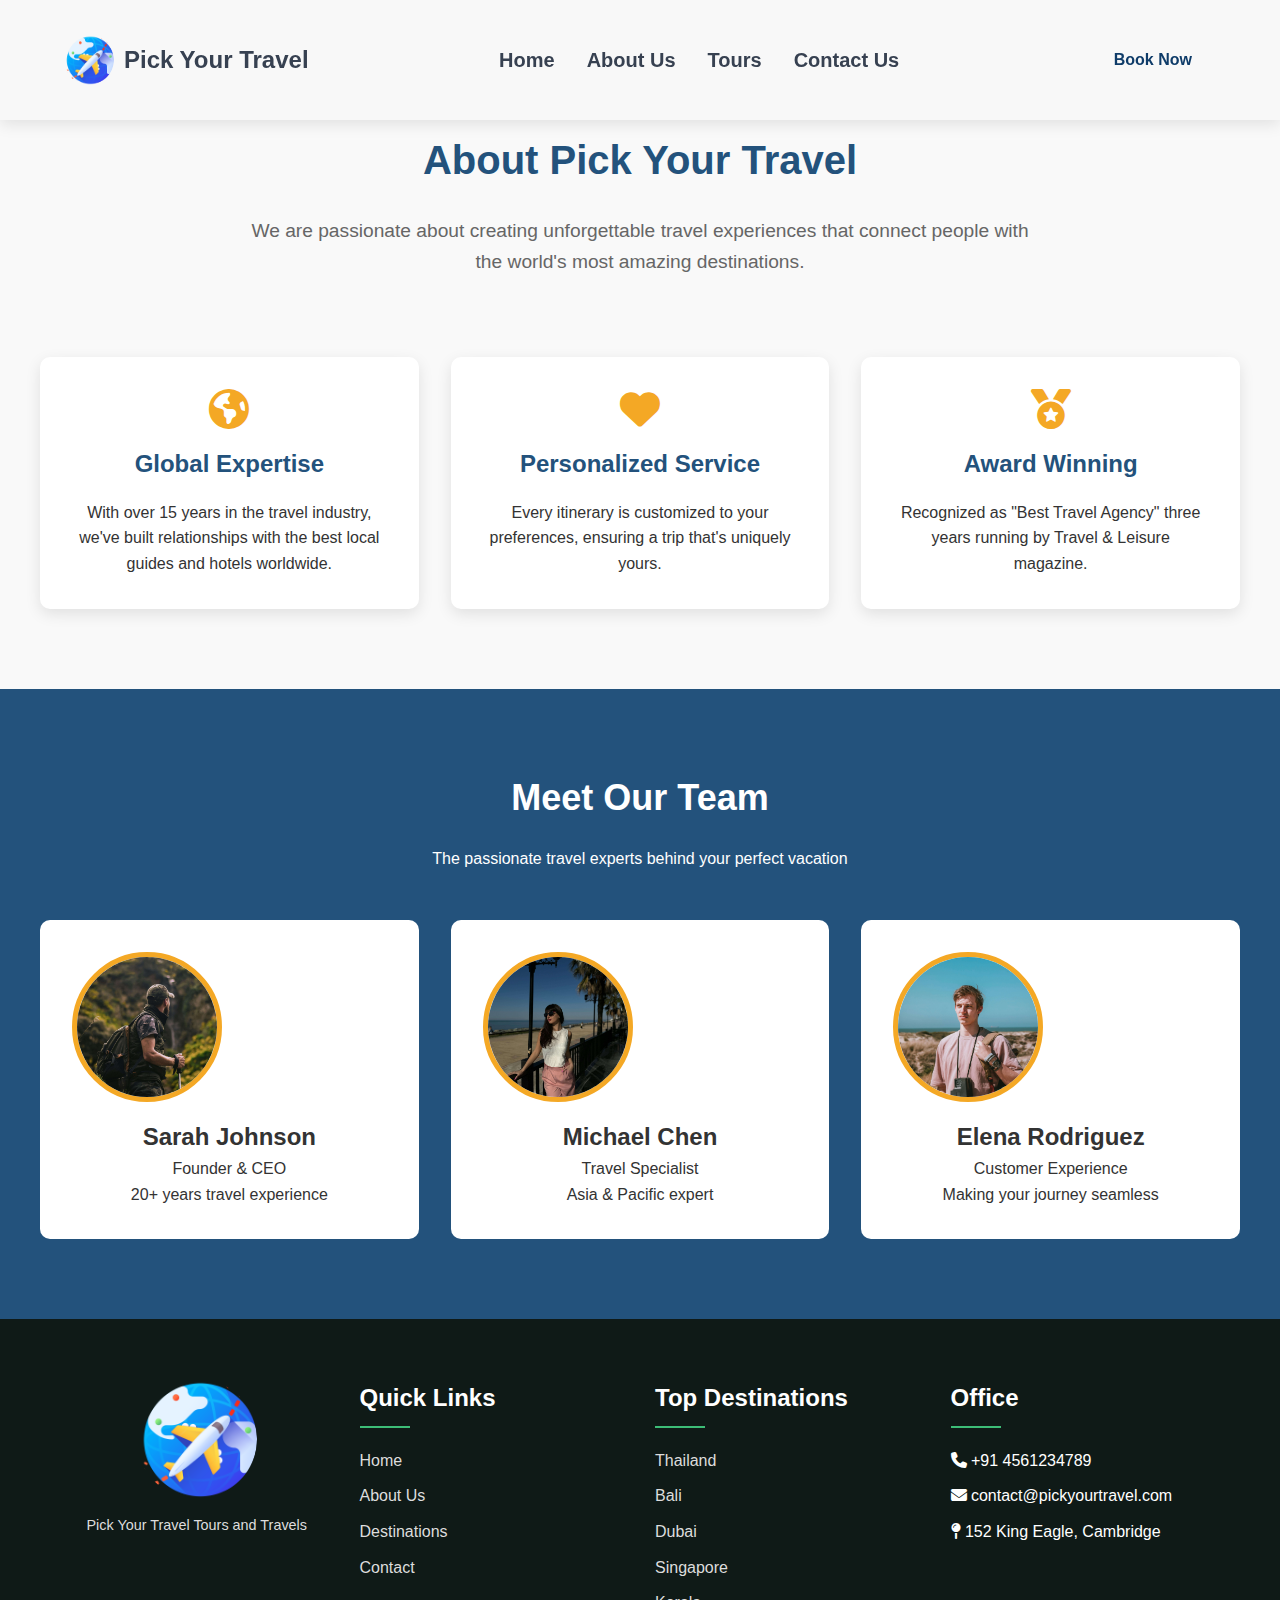
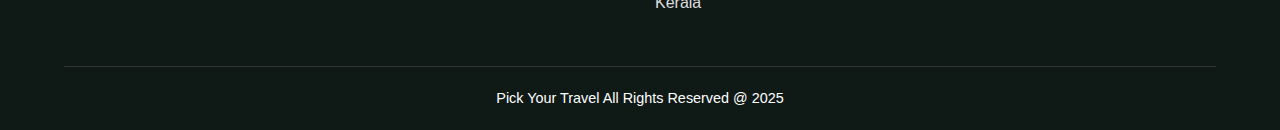
==== commit 4a760671: "footer change" ====
--- a/about.html
+++ b/about.html
@@ -118,8 +118,8 @@
               <div class="footer-column">
                 <h3>Office</h3>
                 <ul>
-                  <li><i class="fa-solid fa-phone"></i> +91 9744339500</li>
-                  <li><i class="fa-solid fa-envelope"></i> trip@gmail.com</li>
+                  <li><i class="fa-solid fa-phone"></i> +91 4561234789</li>
+                  <li><i class="fa-solid fa-envelope"></i> contact@pickyourtravel.com</li>
                   <li><i class="fa-solid fa-map-pin"></i> 152 King Eagle, Cambridge</li>
                 </ul>
               </div>
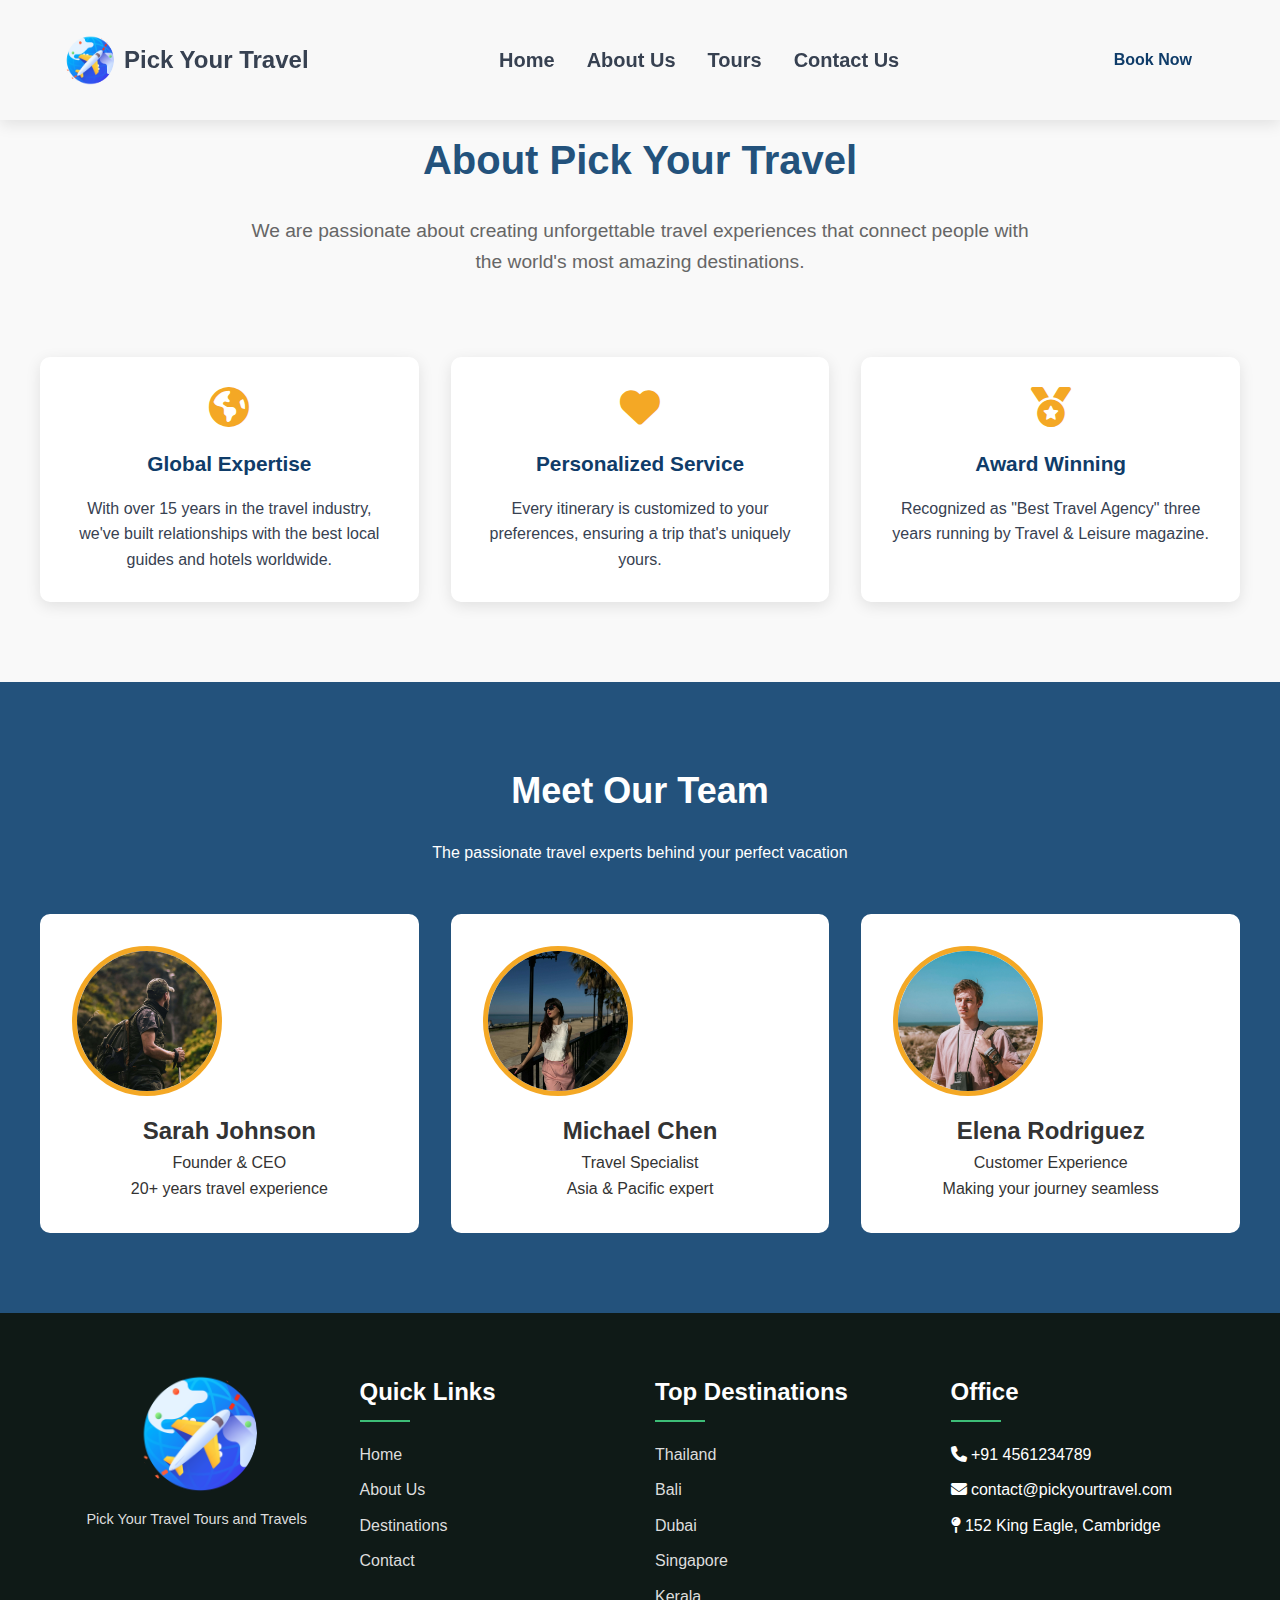
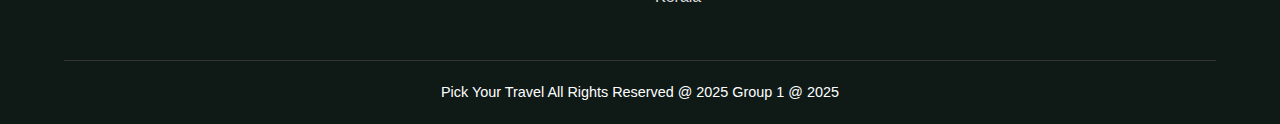
==== commit 87cd8083: "latest update" ====
--- a/about.html
+++ b/about.html
@@ -17,11 +17,11 @@
           <ul class="nav-links">
             <li><a href="index.html" class="nav-item">Home</a></li>
             <li><a href="about.html" class="nav-item">About Us</a></li>
-            <li><a href="#" class="nav-item">Tours</a></li>
+            <li><a href="service.html" class="nav-item">Tours</a></li>
             <li><a href="contact.html" class="nav-item">Contact Us</a></li>
           </ul>
         </nav>
-        <a href="#" class="book-btn">Book Now</a>
+        <a href="contact.html" class="book-btn">Book Now</a>
         <div class="menu-toggle">
           <i class="fas fa-bars"></i>
         </div>
@@ -129,7 +129,7 @@
           <div class="footer-bottom">
         
             <div class="footer-info">
-              <p>Pick Your Travel All Rights Reserved @ 2025</p>
+              <p>Pick Your Travel All Rights Reserved @ 2025 Group 1 @ 2025</p>
             </div>
           </div>
         </div>
--- a/css/styles.css
+++ b/css/styles.css
@@ -7,7 +7,7 @@
   --text-light: #ffffff;
   --accent: #3dbd77;
   --shadow: 0 4px 15px rgba(0, 0, 0, 0.1);
-  
+
   --font-size-base: clamp(1rem, 0.55rem + 0.25vw, 1.2rem);
   --h1-size: clamp(2rem, 1.5rem + 2.5vw, 3.5rem);
   --h2-size: clamp(1.5rem, 1.25rem + 1.25vw, 2.5rem);
@@ -21,8 +21,9 @@
   box-sizing: border-box;
 }
 
-body, html {
-  font-family: 'Segoe UI', sans-serif;
+body,
+html {
+  font-family: "Segoe UI", sans-serif;
   color: var(--text-dark);
   line-height: 1.6;
   font-size: var(--font-size-base);
@@ -132,7 +133,7 @@
 }
 
 .nav-item::after {
-  content: '';
+  content: "";
   position: absolute;
   width: 0;
   height: 2px;
@@ -150,7 +151,6 @@
 }
 
 .book-btn {
-  
   color: var(--secondary);
   font-weight: bold;
   padding: 0.7rem 1.5rem;
@@ -177,7 +177,7 @@
   position: relative;
   height: 100vh;
   min-height: 600px;
-  background: url('../images/bg.jpg') no-repeat center center/cover;
+  background: url("../images/bg.jpg") no-repeat center center/cover;
   color: var(--light);
   display: flex;
   align-items: center;
@@ -195,7 +195,6 @@
   color: white;
 }
 
-
 .hero-content {
   position: relative;
   z-index: 2;
@@ -211,10 +210,9 @@
   margin-bottom: 1rem;
 }
 
-
 .cta-btn {
   display: block;
-  margin: 1.5rem auto 0 auto; 
+  margin: 1.5rem auto 0 auto;
   background-color: var(--primary);
   padding: 0.8rem 1.8rem;
   border-radius: 5px;
@@ -228,7 +226,6 @@
   transition: all 0.3s ease;
 }
 
-
 .cta-btn:hover {
   background-color: var(--primary);
   transform: translateY(-5px);
@@ -236,7 +233,6 @@
 }
 
 .pulse-btn {
- 
   animation: pulse 2s infinite;
 }
 
@@ -253,27 +249,27 @@
 }
 
 .enquiry-form {
-    position: absolute;
-    bottom: 0;
-    left: 50%;
-    display: flex;
-    padding: 20px;
-    border-radius: 8px;
-    gap: 1.5rem;
-    width: 90%;
-    max-width: 1000px;
-    z-index: 10;
-    box-shadow: var(--shadow);
-    flex-wrap: wrap;
-    transform: translateX(-50%);
-    padding: 20px;
-    background-color: var(--light);
-    border-radius: 10px;
-    margin-bottom: 10px;
-    -webkit-transform: translateX(-50%);
-    -moz-transform: translateX(-50%);
-    -ms-transform: translateX(-50%);
-    -o-transform: translateX(-50%);
+  position: absolute;
+  bottom: 0;
+  left: 50%;
+  display: flex;
+  padding: 20px;
+  border-radius: 8px;
+  gap: 1.5rem;
+  width: 90%;
+  max-width: 1000px;
+  z-index: 10;
+  box-shadow: var(--shadow);
+  flex-wrap: wrap;
+  transform: translateX(-50%);
+  padding: 20px;
+  background-color: var(--light);
+  border-radius: 10px;
+  margin-bottom: 10px;
+  -webkit-transform: translateX(-50%);
+  -moz-transform: translateX(-50%);
+  -ms-transform: translateX(-50%);
+  -o-transform: translateX(-50%);
 }
 
 .input-group {
@@ -291,7 +287,6 @@
 .input-group i {
   margin-right: 0.7rem;
   color: var(--dark);
-  
 }
 
 .input-group input {
@@ -375,7 +370,7 @@
 
 .package-details {
   padding: 15px;
-  background: linear-gradient(to top, rgba(0,0,0,0.8), rgba(0,0,0,0));
+  background: linear-gradient(to top, rgba(0, 0, 0, 0.8), rgba(0, 0, 0, 0));
   position: absolute;
   bottom: 0;
   width: 100%;
@@ -400,7 +395,6 @@
   font-size: 14px;
   margin-left: 5px;
 }
-
 
 .home-about-section {
   padding: 60px 5%;
@@ -426,7 +420,7 @@
   top: 50%;
   transform: translateY(-50%);
   background: whitesmoke;
-  color:black;
+  color: black;
   padding: 20px;
   border-radius: 10px;
   box-shadow: 0 4px 10px rgba(0, 0, 0, 0.3);
@@ -513,24 +507,21 @@
   padding: 60px 5%;
   text-align: center;
   background: #fff;
-  color:white;
+  color: white;
 }
 
 .section-header h4 {
   color: var(--primary);
   letter-spacing: 1px;
   text-transform: uppercase;
- 
 }
 .section-header h2 {
   color: var(--text-dark);
   letter-spacing: 1px;
   text-transform: uppercase;
- 
 }
 
 .icon-divider {
-   
   font-size: 2.5rem;
   color: #0f1a17;
   margin: 10px 0 40px;
@@ -572,18 +563,18 @@
   left: 0;
   right: 0;
   color: var(--text-light);
-  text-shadow: 0 2px 4px rgba(0,0,0,0.6);
+  text-shadow: 0 2px 4px rgba(0, 0, 0, 0.6);
   z-index: 2;
 }
 
 .destination-card::after {
-  content: '';
+  content: "";
   position: absolute;
   bottom: 0;
   left: 0;
   width: 100%;
   height: 50%;
-  background: linear-gradient(to top, rgba(0,0,0,0.7), transparent);
+  background: linear-gradient(to top, rgba(0, 0, 0, 0.7), transparent);
 }
 
 .testimonials {
@@ -625,9 +616,6 @@
   justify-content: center;
 }
 
-  
-  
-
 .testimonial-content p {
   font-style: italic;
   margin-bottom: 15px;
@@ -664,7 +652,7 @@
 
 .about-header h2 {
   font-size: 2.5rem;
-  color: #23527C;
+  color: #23527c;
   margin: 3rem 0 1.5rem 0;
 }
 
@@ -685,7 +673,7 @@
   background: white;
   padding: 2rem;
   border-radius: 10px;
-  box-shadow: 0 5px 15px rgba(0,0,0,0.1);
+  box-shadow: 0 5px 15px rgba(0, 0, 0, 0.1);
   text-align: center;
 }
 
@@ -696,12 +684,12 @@
 }
 
 .feature-card h3 {
-  color: #23527C;
+  color: #23527c;
   margin-bottom: 1rem;
 }
 
 .team-section {
-  background-color: #23527C;
+  background-color: #23527c;
   color: white;
   padding: 5rem 2rem;
   text-align: center;
@@ -733,104 +721,101 @@
 
 /* Contact Page Styles */
 .contact-page {
-padding: 80px 5%;
-
-}
-.hero-contact{
-position: relative;
-height: 110px;
-min-height: 600px;
-background: url('../images/contacthero.jpeg') no-repeat center center/cover;
-color: var(--light);
-display: flex;
-align-items: center;
-justify-content: center;
-padding-top: 100px;
-}
-
-
+  padding: 80px 5%;
+}
+.hero-contact {
+  position: relative;
+  height: 110px;
+  min-height: 600px;
+  background: url("../images/contacthero.jpeg") no-repeat center center/cover;
+  color: var(--light);
+  display: flex;
+  align-items: center;
+  justify-content: center;
+  padding-top: 100px;
+}
 
 .contact-container {
-display: flex;
-flex-wrap: wrap;
-gap: 3rem;
-justify-content: center;
-max-width: 1300px;
-margin: 0 auto;
+  display: flex;
+  flex-wrap: wrap;
+  gap: 3rem;
+  justify-content: center;
+  max-width: 1300px;
+  margin: 0 auto;
 }
 
 .contact-form,
 .contact-info {
-background: #fff;
-border-radius: 12px;
-box-shadow: var(--shadow);
-padding: 2.5rem;
-flex: 1 1 500px;
+  background: #fff;
+  border-radius: 12px;
+  box-shadow: var(--shadow);
+  padding: 2.5rem;
+  flex: 1 1 500px;
 }
 
 .contact-form {
-max-width: 900px;
+  max-width: 900px;
 }
 
 .contact-form form label {
-font-weight: 600;
-margin-top: 10px;
-display: block;
-margin-bottom: 5px;
+  font-weight: 600;
+  margin-top: 10px;
+  display: block;
+  margin-bottom: 5px;
 }
 
 .contact-form input,
 .contact-form textarea {
-width: 100%;
-padding: 1rem;
-border: 1px solid #ccc;
-border-radius: 8px;
-font-size: var(--font-size-base);
-margin-bottom: 1.5rem;
-transition: all 0.3s ease;
+  width: 100%;
+  padding: 1rem;
+  border: 1px solid #ccc;
+  border-radius: 8px;
+  font-size: var(--font-size-base);
+  margin-bottom: 1.5rem;
+  transition: all 0.3s ease;
 }
 
 .contact-form input:focus,
 .contact-form textarea:focus {
-outline: none;
-border-color: var(--primary);
-transform: scale(1.02);
+  outline: none;
+  border-color: var(--primary);
+  transform: scale(1.02);
 }
 
 .contact-form button {
-background-color: var(--primary);
-color: var(--text-light);
-padding: 1rem 2rem;
-border: none;
-border-radius: 8px;
-font-weight: bold;
-cursor: pointer;
-text-transform: uppercase;
-letter-spacing: 1px;
-transition: background-color 0.3s ease, transform 0.3s ease;
+  background-color: var(--primary);
+  color: var(--text-light);
+  padding: 1rem 2rem;
+  border: none;
+  border-radius: 8px;
+  font-weight: bold;
+  cursor: pointer;
+  text-transform: uppercase;
+  letter-spacing: 1px;
+  transition: background-color 0.3s ease, transform 0.3s ease;
 }
 
 .contact-form button:hover {
-background-color: var(--accent);
-transform: translateY(-3px);
+  background-color: var(--accent);
+  transform: translateY(-3px);
 }
 
 .contact-info {
-background: var(--secondary);
-color: var(--text-light);
+  background: var(--secondary);
+  color: var(--text-light);
 }
 
 .contact-info h3 {
-margin-bottom: 1rem;
-color: var(--primary);
-text-align: center;
+  margin-bottom: 1rem;
+  color: var(--primary);
+  text-align: center;
 }
 
 .contact-info p {
-margin-bottom: 1rem;
-font-size: 1.7rem;
-line-height: 1.7;
-text-align: center;
+  margin-bottom: 1rem;
+  font-size: 1.7rem;
+  line-height: 1.7;
+  text-align: center;
 }
 
 .footer {
@@ -894,7 +879,7 @@
 }
 
 .footer-column h3::after {
-  content: '';
+  content: "";
   position: absolute;
   bottom: 0;
   left: 0;
@@ -921,7 +906,7 @@
   padding-top: 20px;
   display: flex;
   flex-direction: column;
-  align-items:center;
+  align-items: center;
   gap: 15px;
 }
 
@@ -945,38 +930,344 @@
   text-align: center;
   font-size: 0.9rem;
 }
-
-
-
-
+/* Service Page Specific Styles */
+.package-hero {
+  height: 400px;
+  background: url("../images/thailand.jpg") center/cover no-repeat;
+  position: relative;
+  margin-top: 70px;
+  display: flex;
+  align-items: center;
+  justify-content: center;
+  text-align: center;
+  color: white;
+}
+
+.hero-overlay {
+  position: absolute;
+  top: 0;
+  left: 0;
+  width: 100%;
+  height: 100%;
+  background: rgba(0, 0, 0, 0.5);
+}
+
+.package-section {
+  max-width: 1200px;
+  margin: 40px auto;
+  padding: 0 20px;
+}
+
+.section-header {
+  text-align: center;
+  margin-bottom: 40px;
+}
+
+.section-header h2 {
+  font-size: 2.2rem;
+  color: var(--secondary);
+  margin-bottom: 10px;
+  display: flex;
+  align-items: center;
+  justify-content: center;
+}
+
+.section-header h2 i {
+  margin-right: 15px;
+  color: var(--primary);
+}
+
+.section-header p {
+  color: var(--text-dark);
+  max-width: 700px;
+  margin: 0 auto;
+}
+
+/* Package Grid Layout Fix */
+.package-grid {
+  display: grid;
+  grid-template-columns: repeat(auto-fill, minmax(350px, 1fr));
+  gap: 30px;
+}
+
+/* For International and National sections that don't use package-grid */
+.package-section > .package-card {
+  display: inline-block;
+  width: calc(33.333% - 20px);
+  margin-right: 20px;
+  vertical-align: top;
+}
+
+.package-section > .package-card:nth-child(3n) {
+  margin-right: 0;
+}
+
+/* Package Card Styling */
+.package-card {
+  background: #fff;
+  border-radius: 10px;
+  overflow: hidden;
+  box-shadow: var(--shadow);
+  transition: transform 0.3s, box-shadow 0.3s;
+  position: relative;
+  margin-bottom: 30px;
+}
+
+.package-img {
+  height: 250px;
+  overflow: hidden;
+}
+
+.package-img img {
+  width: 100%;
+  height: 100%;
+  object-fit: cover;
+  transition: transform 0.5s;
+}
+
+.package-card:hover .package-img img {
+  transform: scale(1.1);
+}
+
+.package-content {
+  padding: 25px;
+}
+
+.package-content h3 {
+  font-size: 1.5rem;
+  margin-bottom: 10px;
+  color: var(--secondary);
+}
+
+.package-desc {
+  color: var(--text-dark);
+  margin-bottom: 20px;
+  line-height: 1.6;
+}
+
+.package-meta {
+  display: flex;
+  justify-content: space-between;
+  align-items: center;
+  margin-bottom: 20px;
+  color: var(--text-dark);
+}
+
+.package-meta .duration {
+  display: flex;
+  align-items: center;
+}
+
+.package-meta .price {
+  font-size: 1.3rem;
+  font-weight: 700;
+  color: var(--primary);
+}
+
+.package-actions {
+  display: flex;
+  gap: 15px;
+}
+
+/* Button Fixes */
+.btn-details,
+.btn-book {
+  padding: 12px 25px;
+  border: none;
+  border-radius: 5px;
+  cursor: pointer;
+  font-weight: 600;
+  transition: all 0.3s;
+  flex: 1;
+  text-align: center;
+}
+
+.btn-details {
+  background: var(--light);
+  color: var(--secondary);
+  border: 1px solid var(--secondary);
+}
+
+.btn-details:hover {
+  background: #e0e0e0;
+}
+
+.btn-book {
+  background: var(--primary);
+  color: white;
+}
+
+.btn-book:hover {
+  background: #e69500;
+}
+
+/* Badges */
+.card-badge {
+  position: absolute;
+  top: 15px;
+  right: 15px;
+  background: var(--accent);
+  color: white;
+  padding: 5px 15px;
+  border-radius: 20px;
+  font-size: 0.8rem;
+  font-weight: 600;
+  z-index: 1;
+}
+
+/* Why Choose Us Section */
+.why-choose-us {
+  background: var(--light);
+  padding: 60px 20px;
+}
+
+.features-grid {
+  display: grid;
+  grid-template-columns: repeat(auto-fit, minmax(250px, 1fr));
+  gap: 30px;
+  max-width: 1200px;
+  margin: 0 auto;
+}
+
+.feature-card {
+  background: #fff;
+  padding: 30px;
+  border-radius: 10px;
+  text-align: center;
+  box-shadow: var(--shadow);
+  transition: transform 0.3s;
+}
+
+.feature-card:hover {
+  transform: translateY(-10px);
+}
+
+.feature-card i {
+  font-size: 2.5rem;
+  color: var(--primary);
+  margin-bottom: 20px;
+}
+
+.feature-card h3 {
+  font-size: 1.3rem;
+  margin-bottom: 15px;
+  color: var(--secondary);
+}
+
+.feature-card p {
+  color: var(--text-dark);
+}
+
+/* Popup Modal */
+.overlay-bg {
+  position: fixed;
+  top: 0;
+  left: 0;
+  width: 100%;
+  height: 100%;
+  background: rgba(0, 0, 0, 0.7);
+  z-index: 999;
+  display: none;
+}
+
+.popup {
+  position: fixed;
+  top: 50%;
+  left: 50%;
+  transform: translate(-50%, -50%);
+  background: #fff;
+  padding: 30px;
+  border-radius: 10px;
+  z-index: 1000;
+  width: 90%;
+  max-width: 500px;
+  display: none;
+}
+
+.popup-close {
+  position: absolute;
+  top: 15px;
+  right: 15px;
+  font-size: 1.5rem;
+  cursor: pointer;
+  color: #7f8c8d;
+}
+
+.popup-content {
+  line-height: 1.8;
+}
+
+/* Responsive Adjustments */
+@media (max-width: 992px) {
+  .package-section > .package-card {
+    width: calc(50% - 15px);
+  }
+
+  .package-section > .package-card:nth-child(3n) {
+    margin-right: 20px;
+  }
+
+  .package-section > .package-card:nth-child(2n) {
+    margin-right: 0;
+  }
+}
+
+@media (max-width: 768px) {
+  .package-section > .package-card {
+    width: 100%;
+    margin-right: 0;
+  }
+
+  .package-actions {
+    flex-direction: column;
+  }
+
+  .btn-details,
+  .btn-book {
+    width: 100%;
+  }
+}
+
+@media (max-width: 480px) {
+  .section-header h2 {
+    font-size: 1.8rem;
+    flex-direction: column;
+  }
+
+  .section-header h2 i {
+    margin-right: 0;
+    margin-bottom: 10px;
+  }
+}
 @media (max-width: 992px) {
   header {
     padding: 0.8rem 4%;
   }
-  
+
   .nav-links {
     gap: 1.5rem;
   }
-  
+
   .hero h1 {
     font-size: clamp(1.8rem, 1.5rem + 1.5vw, 3rem);
   }
-  
+
   .festival-promo {
     position: static;
     transform: none;
     margin: 20px auto 0;
     max-width: 80%;
   }
-  
+
   .animated-element {
     animation: none;
   }
-  
-  .about-grid, .footer-top {
+
+  .about-grid,
+  .footer-top {
     gap: 30px;
   }
-  
+
   .destination-grid {
     grid-template-columns: repeat(auto-fill, minmax(200px, 1fr));
   }
@@ -985,7 +1276,7 @@
     align-items: center;
     padding: 0 2rem;
   }
-  
+
   .contact-form,
   .contact-info {
     max-width: 100%;
@@ -997,17 +1288,17 @@
     justify-content: space-between;
     padding: 1rem 5%;
   }
-  
+
   .logo-text {
     font-size: 1rem;
   }
-  
+
   .enquiry-form {
     position: static;
     transform: none;
     width: 100%;
     margin: 20px 0 0 0;
-    order: 2; 
+    order: 2;
   }
   .nav-links {
     position: fixed;
@@ -1024,173 +1315,169 @@
     transition: all 0.4s ease;
     z-index: 99;
   }
-  
+
   .nav-links.active {
     left: 0;
   }
-  
+
   .menu-toggle {
     display: block;
   }
-  
+
   .book-btn {
     display: none;
   }
-  
+
   .hero {
     height: auto;
     min-height: 100vh;
     flex-direction: column;
-    padding-bottom: 40px; 
-  }
-  
+    padding-bottom: 40px;
+  }
+
   .hero-content {
     display: flex;
     flex-direction: column;
-    padding: 100px 5% 20px; 
-  }
-  
-  
+    padding: 100px 5% 20px;
+  }
+
   .cta-btn {
     margin-bottom: 20px;
   }
-  
- 
+
   .input-group {
     width: 100%;
   }
-  
+
   .enquire-btn {
     width: 100%;
   }
-  
+
   .package-card {
     width: 100%;
     max-width: 350px;
   }
-  
+
   .about-grid {
     flex-direction: column;
   }
-  
+
   .about-images {
     order: -1;
     flex-direction: row;
     flex-wrap: wrap;
   }
-  
+
   .about-images img {
     flex: 1 1 45%;
     min-width: 250px;
   }
-  
+
   .footer-columns {
     flex-direction: column;
     gap: 30px;
   }
-  
+
   .footer-column {
     text-align: center;
   }
-  
+
   .footer-column h3 {
     display: block;
     text-align: center;
   }
-  
+
   .footer-column h3::after {
     left: 50%;
     transform: translateX(-50%);
   }
 
   .about-header h2 {
-      font-size: 2rem;
-      /* margin: 12.5rem 0 1.5rem 0; */
+    font-size: 2rem;
+    /* margin: 12.5rem 0 1.5rem 0; */
   }
   .about-section {
-      background-color: #f2f1f1;
+    background-color: #f2f1f1;
   }
   .about-content {
-      gap: 2rem;
+    gap: 2rem;
   }
   .team-section {
-      padding: 4rem 2rem;
+    padding: 4rem 2rem;
   }
   .team-section h2 {
-      margin-bottom: 1rem;
+    margin-bottom: 1rem;
   }
   .contact-form,
-.contact-info {
-padding: 1.5rem;
-margin: 0 auto;
-}
-
-.contact-form button {
-width: 100%;
-font-size: 1rem;
-}
-
-.hero-content h1 {
-font-size: 2rem;
-}
-
-.contact-info p {
-font-size: 1.3rem;
-}
-
-}
-
+  .contact-info {
+    padding: 1.5rem;
+    margin: 0 auto;
+  }
+
+  .contact-form button {
+    width: 100%;
+    font-size: 1rem;
+  }
+
+  .hero-content h1 {
+    font-size: 2rem;
+  }
+
+  .contact-info p {
+    font-size: 1.3rem;
+  }
+}
 
 @media (max-width: 480px) {
   header {
     padding: 0.8rem 4%;
   }
-  
+
   .logo img {
     height: 40px;
     width: 40px;
   }
-  
+
   .hero {
     height: 80vh;
   }
-  
+
   .subtitle {
     font-size: 0.9rem;
   }
-  
+
   .cta-btn {
     padding: 0.7rem 1.2rem;
   }
-  
+
   .section-title h1 {
     font-size: var(--h1-size);
   }
-  
+
   .festival-promo {
     max-width: 100%;
     padding: 15px;
   }
-  
+
   .festival-promo h3 {
     font-size: 1.2rem;
   }
-  
+
   .about-images img {
     flex: 1 1 100%;
   }
-  
+
   .destination-grid {
     grid-template-columns: 1fr;
     gap: 20px;
   }
-  
+
   .testimonial-card {
     flex-direction: column;
     align-items: center;
     text-align: center;
   }
-  
+
   .socials a {
     margin: 0 5px;
   }
@@ -1199,41 +1486,39 @@
     height: auto;
     min-height: 100vh;
   }
-  
+
   .hero-content {
     padding-top: 80px;
   }
-  
+
   .enquiry-form {
     padding: 15px;
   }
   .contact-container {
     padding: 0 1rem;
   }
-  
+
   .contact-form input,
   .contact-form textarea {
     font-size: 1rem;
     padding: 0.8rem;
   }
-  
+
   .contact-form label {
     font-size: 0.95rem;
   }
-  
+
   .contact-form button {
     width: 100%;
     padding: 0.9rem;
     font-size: 1rem;
   }
-  
+
   .hero-content h1 {
     font-size: 1.7rem;
   }
-  
+
   .hero-content .subtitle {
     font-size: 0.95rem;
   }
-  
-}
-
+}
